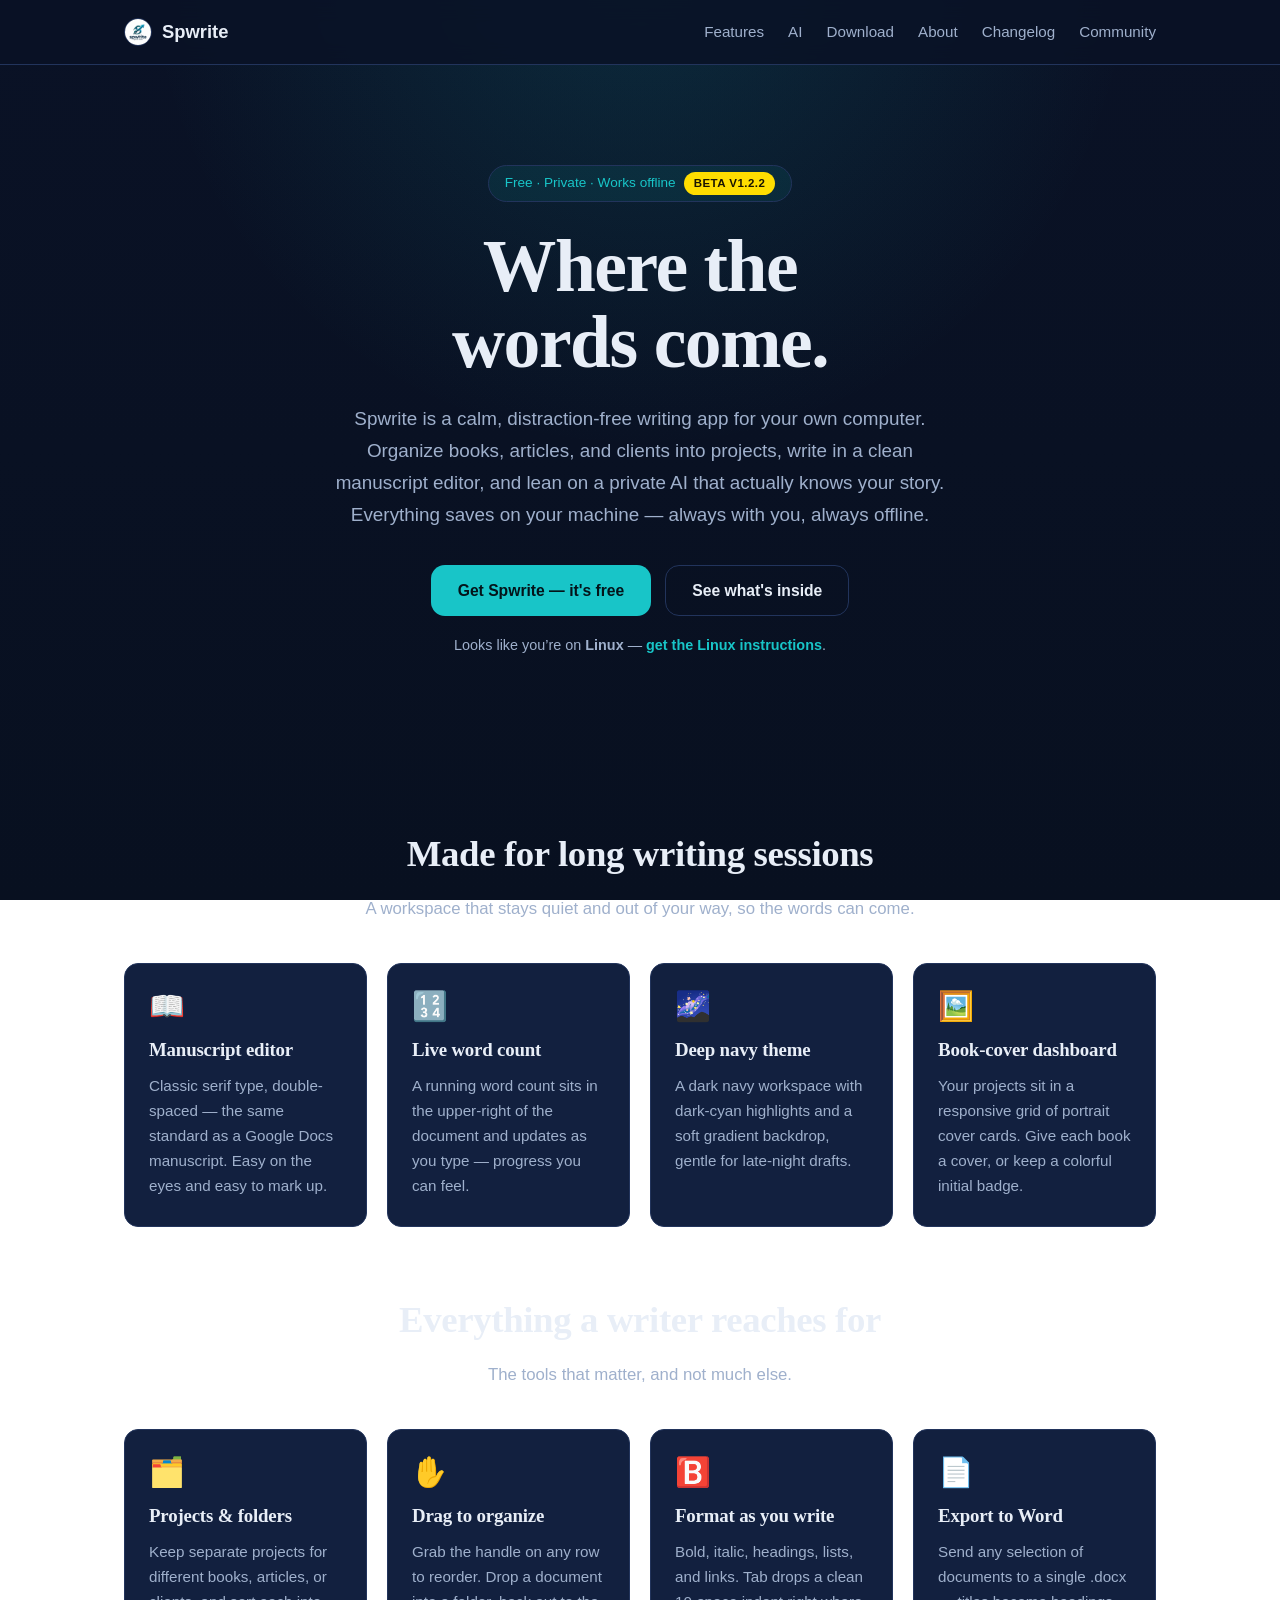
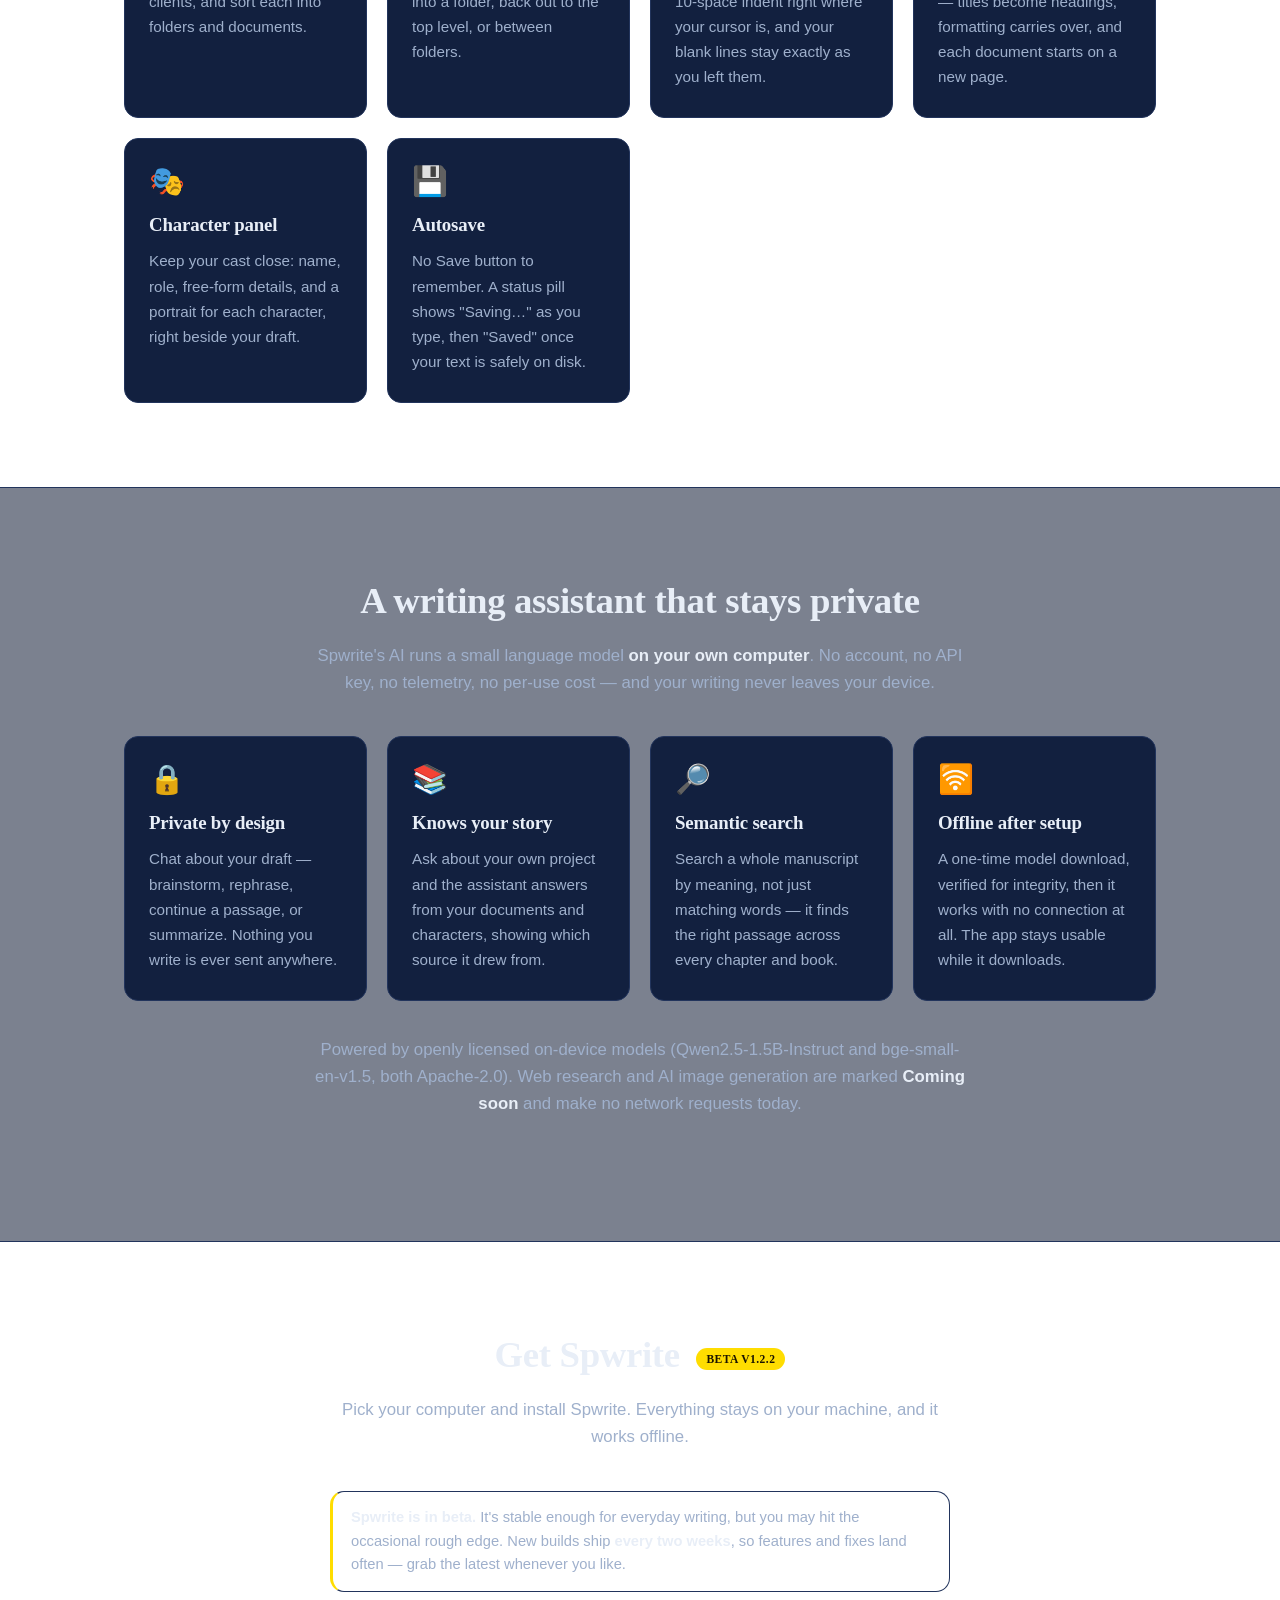
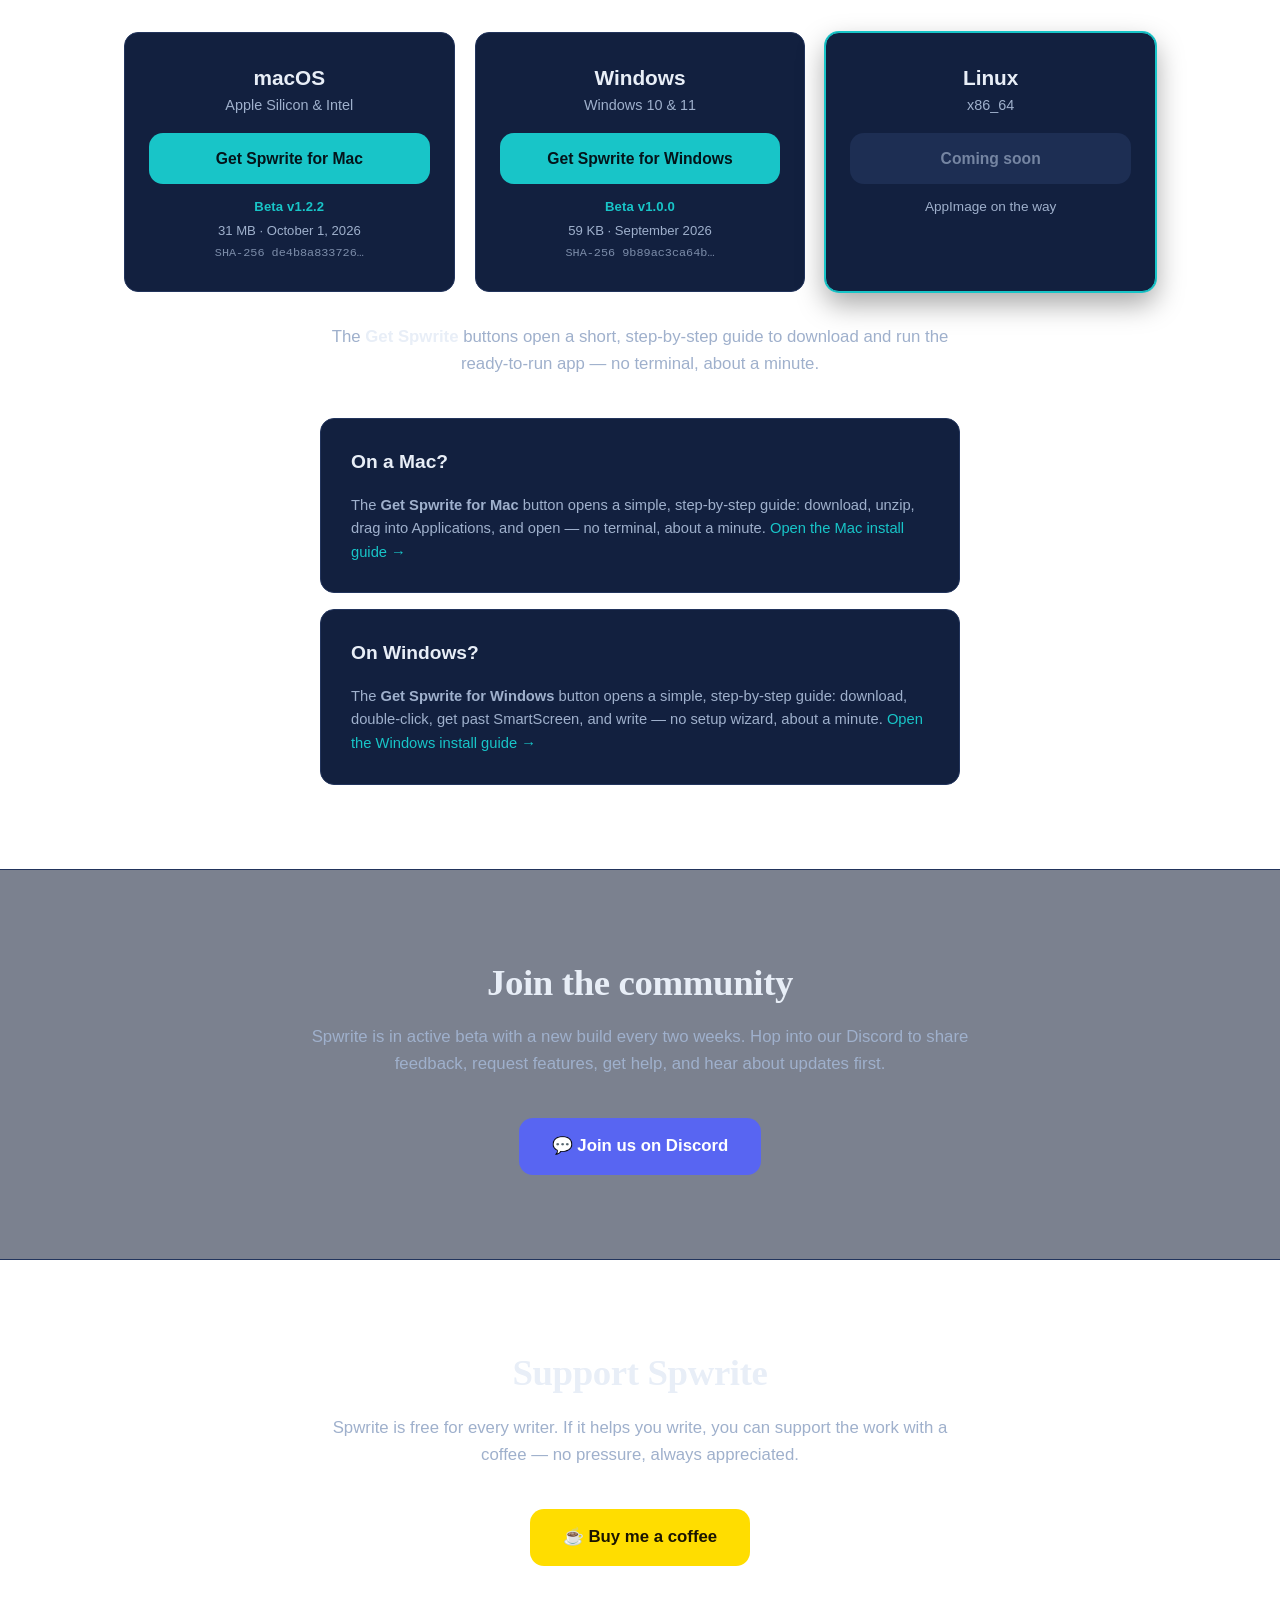
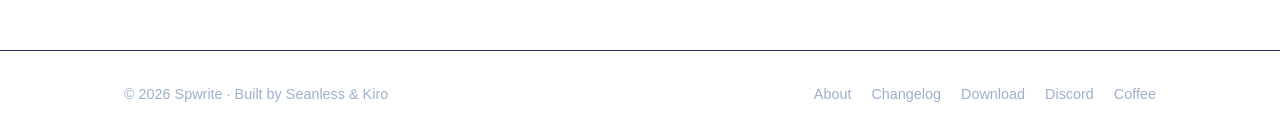
==== index.html @ 7da8264f "Update file filesystem for download" ====
<!DOCTYPE html>
<html lang="en">
<head>
  <meta charset="UTF-8" />
  <meta name="viewport" content="width=device-width, initial-scale=1.0" />
  <title>Spwrite — A calm, private writing app for your own computer</title>
  <meta name="description" content="Spwrite is a calm, distraction-free writing app for macOS, Windows, and Linux. Organize your work, write in a clean manuscript editor, and get help from a private on-device AI — everything saved on your machine and working offline." />
  <link rel="icon" href="assets/spwrite_logo.png" type="image/png" />
  <link rel="stylesheet" href="styles.css" />
</head>
<body>
  <header class="nav">
    <div class="container nav-inner">
      <a class="brand" href="#top">
        <img src="assets/spwrite_logo.png" alt="Spwrite logo" width="28" height="28" />
        <span>Spwrite</span>
      </a>
      <nav class="nav-links">
        <a href="#features">Features</a>
        <a href="#ai">AI</a>
        <a href="#download">Download</a>
        <a href="about.html">About</a>
        <a href="changelog.html">Changelog</a>
        <a href="https://discord.gg/KCWfmqGCNy" target="_blank" rel="noopener">Community</a>
      </nav>
    </div>
  </header>

  <main id="top">
    <!-- Hero -->
    <section class="hero">
      <div class="container hero-inner">
        <span class="badge">Free · Private · Works offline<span class="beta-tag" data-app-version>Beta v1.2.2</span></span>
        <h1>Where the<br />words come.</h1>
        <p class="lead">
          Spwrite is a calm, distraction-free writing app for your own computer.
          Organize books, articles, and clients into projects, write in a clean
          manuscript editor, and lean on a private AI that actually knows your
          story. Everything saves on your machine — always with you, always offline.
        </p>
        <div class="hero-actions">
          <a class="btn btn-primary" href="#download">Get Spwrite — it's free</a>
          <a class="btn btn-ghost" href="#features">See what's inside</a>
        </div>
        <p class="detected" id="detected"></p>
      </div>
    </section>

    <!-- Features -->
    <section id="features" class="section">
      <div class="container">
        <h2>Made for long writing sessions</h2>
        <p class="section-sub">A workspace that stays quiet and out of your way, so the words can come.</p>
        <div class="grid">
          <div class="card">
            <div class="icon">📖</div>
            <h3>Manuscript editor</h3>
            <p>Classic serif type, double-spaced — the same standard as a Google Docs manuscript. Easy on the eyes and easy to mark up.</p>
          </div>
          <div class="card">
            <div class="icon">🔢</div>
            <h3>Live word count</h3>
            <p>A running word count sits in the upper-right of the document and updates as you type — progress you can feel.</p>
          </div>
          <div class="card">
            <div class="icon">🌌</div>
            <h3>Deep navy theme</h3>
            <p>A dark navy workspace with dark-cyan highlights and a soft gradient backdrop, gentle for late-night drafts.</p>
          </div>
          <div class="card">
            <div class="icon">🖼️</div>
            <h3>Book-cover dashboard</h3>
            <p>Your projects sit in a responsive grid of portrait cover cards. Give each book a cover, or keep a colorful initial badge.</p>
          </div>
        </div>

        <h2 style="margin-top:64px;">Everything a writer reaches for</h2>
        <p class="section-sub">The tools that matter, and not much else.</p>
        <div class="grid">
          <div class="card">
            <div class="icon">🗂️</div>
            <h3>Projects &amp; folders</h3>
            <p>Keep separate projects for different books, articles, or clients, and sort each into folders and documents.</p>
          </div>
          <div class="card">
            <div class="icon">✋</div>
            <h3>Drag to organize</h3>
            <p>Grab the handle on any row to reorder. Drop a document into a folder, back out to the top level, or between folders.</p>
          </div>
          <div class="card">
            <div class="icon">🅱️</div>
            <h3>Format as you write</h3>
            <p>Bold, italic, headings, lists, and links. Tab drops a clean 10-space indent right where your cursor is, and your blank lines stay exactly as you left them.</p>
          </div>
          <div class="card">
            <div class="icon">📄</div>
            <h3>Export to Word</h3>
            <p>Send any selection of documents to a single .docx — titles become headings, formatting carries over, and each document starts on a new page.</p>
          </div>
          <div class="card">
            <div class="icon">🎭</div>
            <h3>Character panel</h3>
            <p>Keep your cast close: name, role, free-form details, and a portrait for each character, right beside your draft.</p>
          </div>
          <div class="card">
            <div class="icon">💾</div>
            <h3>Autosave</h3>
            <p>No Save button to remember. A status pill shows "Saving…" as you type, then "Saved" once your text is safely on disk.</p>
          </div>
        </div>
      </div>
    </section>

    <!-- On-device AI -->
    <section id="ai" class="section section-alt">
      <div class="container">
        <h2>A writing assistant that stays private</h2>
        <p class="section-sub">
          Spwrite's AI runs a small language model <strong>on your own computer</strong>.
          No account, no API key, no telemetry, no per-use cost — and your writing
          never leaves your device.
        </p>

        <div class="grid">
          <div class="card">
            <div class="icon">🔒</div>
            <h3>Private by design</h3>
            <p>Chat about your draft — brainstorm, rephrase, continue a passage, or summarize. Nothing you write is ever sent anywhere.</p>
          </div>
          <div class="card">
            <div class="icon">📚</div>
            <h3>Knows your story</h3>
            <p>Ask about your own project and the assistant answers from your documents and characters, showing which source it drew from.</p>
          </div>
          <div class="card">
            <div class="icon">🔎</div>
            <h3>Semantic search</h3>
            <p>Search a whole manuscript by meaning, not just matching words — it finds the right passage across every chapter and book.</p>
          </div>
          <div class="card">
            <div class="icon">🛜</div>
            <h3>Offline after setup</h3>
            <p>A one-time model download, verified for integrity, then it works with no connection at all. The app stays usable while it downloads.</p>
          </div>
        </div>

        <p class="section-sub" style="margin-top:36px;">
          Powered by openly licensed on-device models (Qwen2.5-1.5B-Instruct and
          bge-small-en-v1.5, both Apache-2.0). Web research and AI image generation
          are marked <strong>Coming soon</strong> and make no network requests today.
        </p>
      </div>
    </section>

    <!-- Download / Get it -->
    <section id="download" class="section">
      <div class="container">
        <h2>Get Spwrite <span class="beta-tag" data-app-version>Beta v1.2.2</span></h2>
        <p class="section-sub">
          Pick your computer and install Spwrite. Everything stays on your machine,
          and it works offline.
        </p>

        <p class="beta-note">
          <strong>Spwrite is in beta.</strong> It's stable enough for everyday writing,
          but you may hit the occasional rough edge. New builds ship
          <strong>every two weeks</strong>, so features and fixes land often — grab the
          latest whenever you like.
        </p>

        <!-- Mobile notice: shown only on phones/tablets via script.js -->
        <div class="mobile-notice" id="mobile-notice" hidden>
          <div class="mobile-notice-icon">💻</div>
          <h3>Spwrite is a desktop app</h3>
          <p>
            Spwrite runs on <strong>Mac</strong> and <strong>Windows</strong> computers,
            not phones or tablets. Open this page on your computer to download and install it.
          </p>
          <button type="button" class="btn btn-ghost" id="show-downloads-anyway">
            Show downloads anyway
          </button>
        </div>

        <div class="download-grid" id="download-grid">
          <div class="dl-card" data-os="mac" data-release="mac">
            <div class="dl-os">macOS</div>
            <p class="dl-desc">Apple Silicon &amp; Intel</p>
            <a class="btn btn-primary btn-block" href="mac.html">Get Spwrite for Mac</a>
            <div class="dl-meta"></div>
          </div>

          <div class="dl-card" data-os="windows" data-release="windows">
            <div class="dl-os">Windows</div>
            <p class="dl-desc">Windows 10 &amp; 11</p>
            <a class="btn btn-primary btn-block" href="windows.html">Get Spwrite for Windows</a>
            <div class="dl-meta"></div>
          </div>

          <div class="dl-card" data-os="linux" data-release="linux">
            <div class="dl-os">Linux</div>
            <p class="dl-desc">x86_64</p>
            <a class="btn btn-primary btn-block dl-btn" aria-disabled="true" tabindex="-1">Coming soon</a>
            <span class="dl-source">AppImage on the way</span>
          </div>
        </div>

        <p class="section-sub" style="margin-top:32px;">
          The <strong>Get Spwrite</strong> buttons open a short, step-by-step guide to
          download and run the ready-to-run app — no terminal, about a minute.
        </p>

        <!-- Open on Mac -->
        <div class="open-guide">
          <h3>On a Mac?</h3>
          <p class="tip-note" style="border:0;padding-top:0;margin-top:0;">
            The <strong>Get Spwrite for Mac</strong> button opens a simple,
            step-by-step guide: download, unzip, drag into Applications, and open —
            no terminal, about a minute. <a href="mac.html">Open the Mac install guide →</a>
          </p>
        </div>

        <!-- Open on Windows -->
        <div class="open-guide" style="margin-top:16px;">
          <h3>On Windows?</h3>
          <p class="tip-note" style="border:0;padding-top:0;margin-top:0;">
            The <strong>Get Spwrite for Windows</strong> button opens a simple,
            step-by-step guide: download, double-click, get past SmartScreen, and
            write — no setup wizard, about a minute.
            <a href="windows.html">Open the Windows install guide →</a>
          </p>
        </div>
      </div>
    </section>

    <!-- Community -->
    <section id="community" class="section section-alt">
      <div class="container support">
        <h2>Join the community</h2>
        <p class="section-sub">
          Spwrite is in active beta with a new build every two weeks. Hop into our
          Discord to share feedback, request features, get help, and hear about updates
          first.
        </p>
        <a class="btn btn-discord" href="https://discord.gg/KCWfmqGCNy" target="_blank" rel="noopener">
          💬 Join us on Discord
        </a>
      </div>
    </section>

    <!-- Support -->
    <section id="support" class="section">
      <div class="container support">
        <h2>Support Spwrite</h2>
        <p class="section-sub">
          Spwrite is free for every writer. If it helps you write, you can support
          the work with a coffee — no pressure, always appreciated.
        </p>
        <a class="btn btn-coffee" href="https://buymeacoffee.com/seanless" target="_blank" rel="noopener">
          ☕ Buy me a coffee
        </a>
      </div>
    </section>
  </main>

  <footer class="footer">
    <div class="container footer-inner">
      <span>© <span id="year"></span> Spwrite · Built by Seanless &amp; Kiro</span>
      <div class="footer-links">
        <a href="about.html">About</a>
        <a href="changelog.html">Changelog</a>
        <a href="#download">Download</a>
        <a href="https://discord.gg/KCWfmqGCNy" target="_blank" rel="noopener">Discord</a>
        <a href="https://buymeacoffee.com/seanless" target="_blank" rel="noopener">Coffee</a>
      </div>
    </div>
  </footer>

  <script src="script.js"></script>
  <script src="release.js"></script>
</body>
</html>
---- styles.css ----
:root {
  --bg: #0a1226;
  --bg-alt: #0f1a33;
  --card: #12203f;
  --border: #22345c;
  --text: #e8eef7;
  --muted: #9fb0cc;
  --accent: #18c5c8;        /* dark cyan */
  --accent-hover: #3fdadd;
  --coffee: #ffdd00;
  --radius: 14px;
  --max: 1080px;
}

* { box-sizing: border-box; margin: 0; padding: 0; }

html { scroll-behavior: smooth; }

::selection {
  background: rgba(24, 197, 200, 0.28);
  color: var(--text);
}

::-webkit-scrollbar { width: 12px; }
::-webkit-scrollbar-track { background: var(--bg); }
::-webkit-scrollbar-thumb {
  background: var(--border);
  border-radius: 8px;
  border: 3px solid var(--bg);
}
::-webkit-scrollbar-thumb:hover { background: #2d436f; }

body {
  font-family: -apple-system, BlinkMacSystemFont, "Segoe UI", Roboto, Helvetica, Arial, sans-serif;
  background:
    radial-gradient(900px circle at 50% -5%, rgba(24, 197, 200, 0.14), transparent 55%),
    linear-gradient(180deg, #0a1226 0%, #081020 100%);
  background-attachment: fixed;
  color: var(--text);
  line-height: 1.6;
  min-height: 100vh;
  -webkit-font-smoothing: antialiased;
}

.container {
  width: 100%;
  max-width: var(--max);
  margin: 0 auto;
  padding: 0 24px;
}

a { color: var(--accent); text-decoration: none; }
a:hover { color: var(--accent-hover); }

:focus-visible {
  outline: 2px solid var(--accent);
  outline-offset: 3px;
  border-radius: 4px;
}

/* Nav */
.nav {
  position: sticky;
  top: 0;
  z-index: 10;
  background: rgba(10, 18, 38, 0.85);
  backdrop-filter: blur(10px);
  border-bottom: 1px solid var(--border);
}
.nav-inner {
  display: flex;
  align-items: center;
  justify-content: space-between;
  height: 64px;
}
.brand {
  display: flex;
  align-items: center;
  gap: 10px;
  font-weight: 700;
  font-size: 1.15rem;
  color: var(--text);
}
.brand img {
  border-radius: 50%;
  object-fit: cover;
  border: 1px solid var(--border);
}
.nav-links { display: flex; gap: 24px; }
.nav-links a { color: var(--muted); font-size: 0.95rem; transition: color 0.2s ease; }
.nav-links a:hover { color: var(--text); }

/* Hero */
.hero {
  padding: 100px 0 84px;
  text-align: center;
}
.badge {
  display: inline-block;
  padding: 6px 16px;
  border: 1px solid var(--border);
  border-radius: 999px;
  font-size: 0.85rem;
  color: var(--accent);
  background: rgba(24, 197, 200, 0.08);
  margin-bottom: 26px;
}
.beta-tag {
  display: inline-block;
  margin-left: 8px;
  padding: 2px 10px;
  border-radius: 999px;
  font-size: 0.72rem;
  font-weight: 700;
  letter-spacing: 0.04em;
  text-transform: uppercase;
  color: #1a1400;
  background: var(--coffee, #ffd23f);
  vertical-align: middle;
}
.beta-note {
  max-width: 620px;
  margin: 0 auto 40px;
  padding: 14px 18px;
  border: 1px solid var(--border);
  border-left: 3px solid var(--coffee, #ffd23f);
  border-radius: var(--radius);
  color: var(--muted);
  font-size: 0.92rem;
  text-align: left;
}
.beta-note strong { color: var(--text); }
.hero h1 {
  font-family: Georgia, "Times New Roman", serif;
  font-size: clamp(2.8rem, 6vw, 4.6rem);
  line-height: 1.04;
  letter-spacing: -0.02em;
  margin-bottom: 22px;
  text-wrap: balance;
}
.lead {
  max-width: 620px;
  margin: 0 auto 34px;
  font-size: 1.18rem;
  line-height: 1.7;
  color: var(--muted);
}
.hero-actions {
  display: flex;
  gap: 14px;
  justify-content: center;
  flex-wrap: wrap;
}
.detected { margin-top: 18px; color: var(--muted); font-size: 0.9rem; }
.detected a { font-weight: 600; }

/* Buttons */
.btn {
  display: inline-flex;
  align-items: center;
  justify-content: center;
  gap: 8px;
  padding: 12px 26px;
  border-radius: var(--radius);
  font-weight: 600;
  font-size: 0.98rem;
  border: 1px solid transparent;
  transition: all 0.15s ease;
  cursor: pointer;
}
.btn-primary { background: var(--accent); color: #04141a; }
.btn-primary:hover { background: var(--accent-hover); color: #04141a; transform: translateY(-1px); }
.btn-ghost { border-color: var(--border); color: var(--text); }
.btn-ghost:hover { border-color: var(--accent); color: var(--text); }
.btn-block { width: 100%; margin-top: 8px; }
.btn[aria-disabled="true"] {
  background: var(--border);
  color: var(--muted, #8a8f98);
  cursor: not-allowed;
  pointer-events: none;
  opacity: 0.7;
}
.btn-coffee {
  background: var(--coffee);
  color: #1a1400;
  font-size: 1.05rem;
  padding: 14px 32px;
}
.btn-coffee:hover { background: #ffe94d; color: #1a1400; transform: translateY(-2px); }
.btn-discord {
  background: #5865f2;
  color: #fff;
  font-size: 1.05rem;
  padding: 14px 32px;
}
.btn-discord:hover { background: #4752e0; color: #fff; transform: translateY(-2px); }

/* Sections */
.section { padding: 84px 0; }
.section-alt {
  background: rgba(15, 26, 51, 0.55);
  border-top: 1px solid var(--border);
  border-bottom: 1px solid var(--border);
}
.section h2 {
  font-family: Georgia, "Times New Roman", serif;
  font-size: clamp(1.9rem, 3.5vw, 2.3rem);
  text-align: center;
  margin-bottom: 12px;
  letter-spacing: -0.01em;
  text-wrap: balance;
}
.section-sub {
  text-align: center;
  color: var(--muted);
  max-width: 660px;
  margin: 0 auto 40px;
  font-size: 1.05rem;
  text-wrap: pretty;
}
.section-sub strong { color: var(--text); }
.section-sub code {
  background: rgba(24, 197, 200, 0.12);
  color: var(--accent);
  padding: 2px 6px;
  border-radius: 6px;
}

/* Grid of cards */
.grid {
  display: grid;
  grid-template-columns: repeat(auto-fit, minmax(220px, 1fr));
  gap: 20px;
  margin-top: 40px;
}
.card {
  background: var(--card);
  border: 1px solid var(--border);
  border-radius: var(--radius);
  padding: 28px 24px;
  transition: border-color 0.2s ease, transform 0.2s ease, box-shadow 0.2s ease;
}
.card:hover {
  border-color: rgba(24, 197, 200, 0.5);
  transform: translateY(-3px);
  box-shadow: 0 12px 28px rgba(0, 0, 0, 0.35);
}
.card .icon { font-size: 1.8rem; margin-bottom: 14px; line-height: 1; }
.card h3 {
  font-family: Georgia, "Times New Roman", serif;
  font-size: 1.18rem;
  margin-bottom: 8px;
  letter-spacing: -0.01em;
}
.card p { color: var(--muted); font-size: 0.95rem; line-height: 1.65; }

/* Changelog */
.changelog {
  max-width: 760px;
  margin: 0 auto;
  display: flex;
  flex-direction: column;
  gap: 22px;
}
.changelog-status { text-align: center; color: var(--muted); }
.changelog-status code {
  background: rgba(24, 197, 200, 0.12);
  color: var(--accent);
  padding: 1px 6px;
  border-radius: 6px;
}
.changelog-entry {
  background: var(--card);
  border: 1px solid var(--border);
  border-radius: var(--radius);
  padding: 28px 30px;
}
.changelog-head {
  display: flex;
  align-items: center;
  flex-wrap: wrap;
  gap: 12px;
  padding-bottom: 16px;
  margin-bottom: 16px;
  border-bottom: 1px solid var(--border);
}
.changelog-version {
  font-family: Georgia, "Times New Roman", serif;
  font-size: 1.5rem;
  letter-spacing: -0.01em;
}
.changelog-date { color: var(--muted); font-size: 0.9rem; }
.changelog-pill {
  margin-left: auto;
  padding: 3px 12px;
  border-radius: 999px;
  font-size: 0.72rem;
  font-weight: 700;
  letter-spacing: 0.04em;
  text-transform: uppercase;
  color: #04141a;
  background: var(--accent);
}
.changelog-body h1,
.changelog-body h2,
.changelog-body h3 { margin: 18px 0 8px; font-size: 1.1rem; }
.changelog-body h1:first-child,
.changelog-body h2:first-child,
.changelog-body h3:first-child { margin-top: 0; }
.changelog-body p { color: var(--muted); margin-bottom: 10px; }
.changelog-body ul { list-style: none; margin: 8px 0 14px; }
.changelog-body ul ul { margin: 6px 0 6px; }
.changelog-body li {
  position: relative;
  padding-left: 22px;
  color: var(--muted);
  margin-bottom: 6px;
}
.changelog-body li::before {
  content: "";
  position: absolute;
  left: 2px;
  top: 10px;
  width: 6px;
  height: 6px;
  border-radius: 50%;
  background: var(--accent);
}
/* Sub-bullets: smaller, hollow marker */
.changelog-body ul ul li { font-size: 0.95em; }
.changelog-body ul ul li::before {
  background: transparent;
  border: 1.5px solid var(--accent);
  width: 5px;
  height: 5px;
}
.changelog-body strong { color: var(--text); }
.changelog-body code {
  font-family: "SFMono-Regular", Consolas, "Liberation Mono", Menlo, monospace;
  font-size: 0.85em;
  background: rgba(24, 197, 200, 0.12);
  color: var(--accent);
  padding: 1px 6px;
  border-radius: 6px;
}

/* Mobile download notice */
.mobile-notice {
  max-width: 540px;
  margin: 0 auto;
  background: var(--card);
  border: 1px solid var(--border);
  border-radius: var(--radius);
  padding: 36px 30px;
  text-align: center;
}
.mobile-notice-icon { font-size: 2.4rem; margin-bottom: 10px; line-height: 1; }
.mobile-notice h3 { font-size: 1.3rem; margin-bottom: 10px; }
.mobile-notice p { color: var(--muted); margin-bottom: 22px; }

/* Download */
.download-grid {
  display: grid;
  grid-template-columns: repeat(auto-fit, minmax(240px, 1fr));
  gap: 20px;
}
.dl-card {
  background: var(--card);
  border: 1px solid var(--border);
  border-radius: var(--radius);
  padding: 28px 24px;
  text-align: center;
  transition: border-color 0.2s ease, transform 0.2s ease;
}
.dl-card:hover { transform: translateY(-3px); border-color: rgba(24, 197, 200, 0.5); }
.dl-card.highlight {
  border-color: var(--accent);
  box-shadow: 0 0 0 1px var(--accent), 0 12px 28px rgba(0, 0, 0, 0.35);
}
.dl-os { font-size: 1.3rem; font-weight: 700; }
.dl-desc { color: var(--muted); font-size: 0.9rem; margin-bottom: 8px; }
.dl-source {
  display: inline-block;
  margin-top: 12px;
  font-size: 0.85rem;
  color: var(--muted);
}
.dl-source:hover { color: var(--accent); }

/* Release meta (version · size · date · checksum) */
.dl-meta {
  display: flex;
  flex-direction: column;
  gap: 3px;
  margin-top: 12px;
  font-size: 0.82rem;
  color: var(--muted);
}
.dl-meta:empty { display: none; }
.dl-meta-center { align-items: center; text-align: center; margin-top: 14px; }
.dl-ver { color: var(--accent); font-weight: 600; letter-spacing: 0.01em; }
.dl-sub { color: var(--muted); }
.dl-hash {
  font-family: "SFMono-Regular", Consolas, "Liberation Mono", Menlo, monospace;
  font-size: 0.74rem;
  color: var(--muted);
  opacity: 0.75;
  cursor: help;
}
/* Open guide */
.open-guide {
  max-width: 640px;
  margin: 40px auto 0;
  background: var(--card);
  border: 1px solid var(--border);
  border-radius: var(--radius);
  padding: 28px 30px;
}
.open-guide h3 { font-size: 1.2rem; margin-bottom: 16px; }
.open-steps {
  list-style: none;
  counter-reset: step;
  display: flex;
  flex-direction: column;
  gap: 14px;
}
.open-steps li {
  counter-increment: step;
  position: relative;
  padding-left: 44px;
  color: var(--muted);
  line-height: 1.55;
}
.open-steps li strong { color: var(--text); }
.open-steps li::before {
  content: counter(step);
  position: absolute;
  left: 0;
  top: 0;
  width: 28px;
  height: 28px;
  border-radius: 50%;
  background: rgba(24, 197, 200, 0.14);
  color: var(--accent);
  font-weight: 700;
  font-size: 0.9rem;
  display: flex;
  align-items: center;
  justify-content: center;
}
.open-steps code {
  font-family: "SFMono-Regular", Consolas, "Liberation Mono", Menlo, monospace;
  font-size: 0.85em;
  background: rgba(24, 197, 200, 0.12);
  color: var(--accent);
  padding: 1px 6px;
  border-radius: 6px;
}

/* Guide steps (big, visual) */
.guide-steps {
  display: flex;
  flex-direction: column;
  gap: 18px;
  max-width: 760px;
  margin: 44px auto 0;
}
.guide-step {
  display: flex;
  align-items: flex-start;
  gap: 22px;
  background: var(--card);
  border: 1px solid var(--border);
  border-radius: var(--radius);
  padding: 26px 28px;
  transition: border-color 0.2s ease, transform 0.2s ease;
}
.guide-step:hover { border-color: rgba(24, 197, 200, 0.5); transform: translateY(-2px); }
.guide-num {
  flex: 0 0 auto;
  width: 48px;
  height: 48px;
  border-radius: 50%;
  background: var(--accent);
  color: #04141a;
  display: flex;
  align-items: center;
  justify-content: center;
  font-weight: 700;
  font-size: 1.4rem;
}
.guide-body h3 { font-size: 1.2rem; margin-bottom: 6px; }
.guide-body p { color: var(--muted); }
.guide-body code, .open-guide code {
  font-family: "SFMono-Regular", Consolas, "Liberation Mono", Menlo, monospace;
  font-size: 0.85em;
  background: rgba(24, 197, 200, 0.12);
  color: var(--accent);
  padding: 1px 6px;
  border-radius: 6px;
}
.tip-note {
  margin-top: 16px;
  padding-top: 16px;
  border-top: 1px solid var(--border);
  color: var(--muted);
  font-size: 0.92rem;
}

/* FAQ */
.faq {
  display: grid;
  grid-template-columns: repeat(auto-fit, minmax(260px, 1fr));
  gap: 20px;
  margin-top: 44px;
}
.faq-item {
  background: var(--card);
  border: 1px solid var(--border);
  border-radius: var(--radius);
  padding: 24px 26px;
}
.faq-item h3 { font-size: 1.05rem; margin-bottom: 8px; }
.faq-item p { color: var(--muted); font-size: 0.95rem; }

/* Support */
.support { text-align: center; }

/* Footer */
.footer { border-top: 1px solid var(--border); padding: 32px 0; }
.footer-inner {
  display: flex;
  align-items: center;
  justify-content: space-between;
  color: var(--muted);
  font-size: 0.9rem;
  flex-wrap: wrap;
  gap: 12px;
}
.footer-links { display: flex; gap: 20px; }
.footer-links a { color: var(--muted); }
.footer-links a:hover { color: var(--text); }

@media (max-width: 600px) {
  .nav-links { gap: 14px; font-size: 0.9rem; }
  .hero { padding: 68px 0 56px; }
  .section { padding: 56px 0; }
}
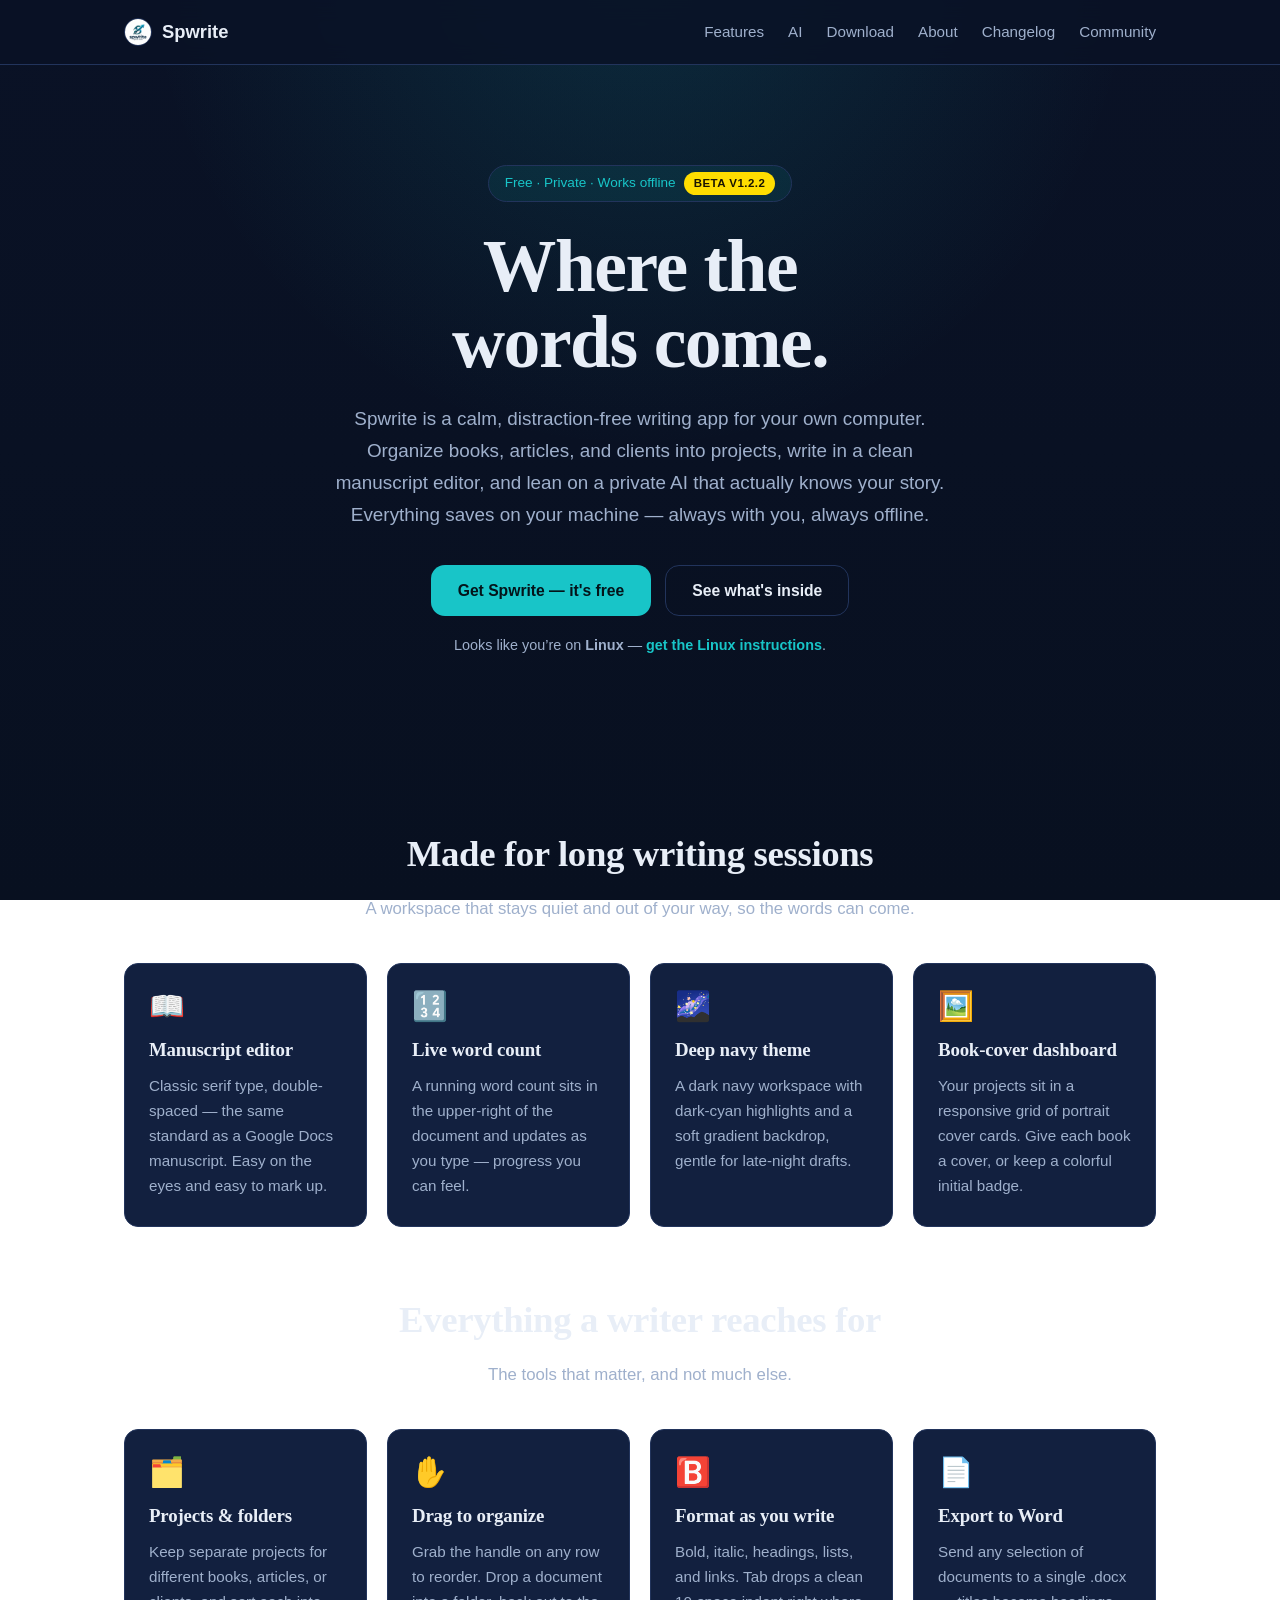
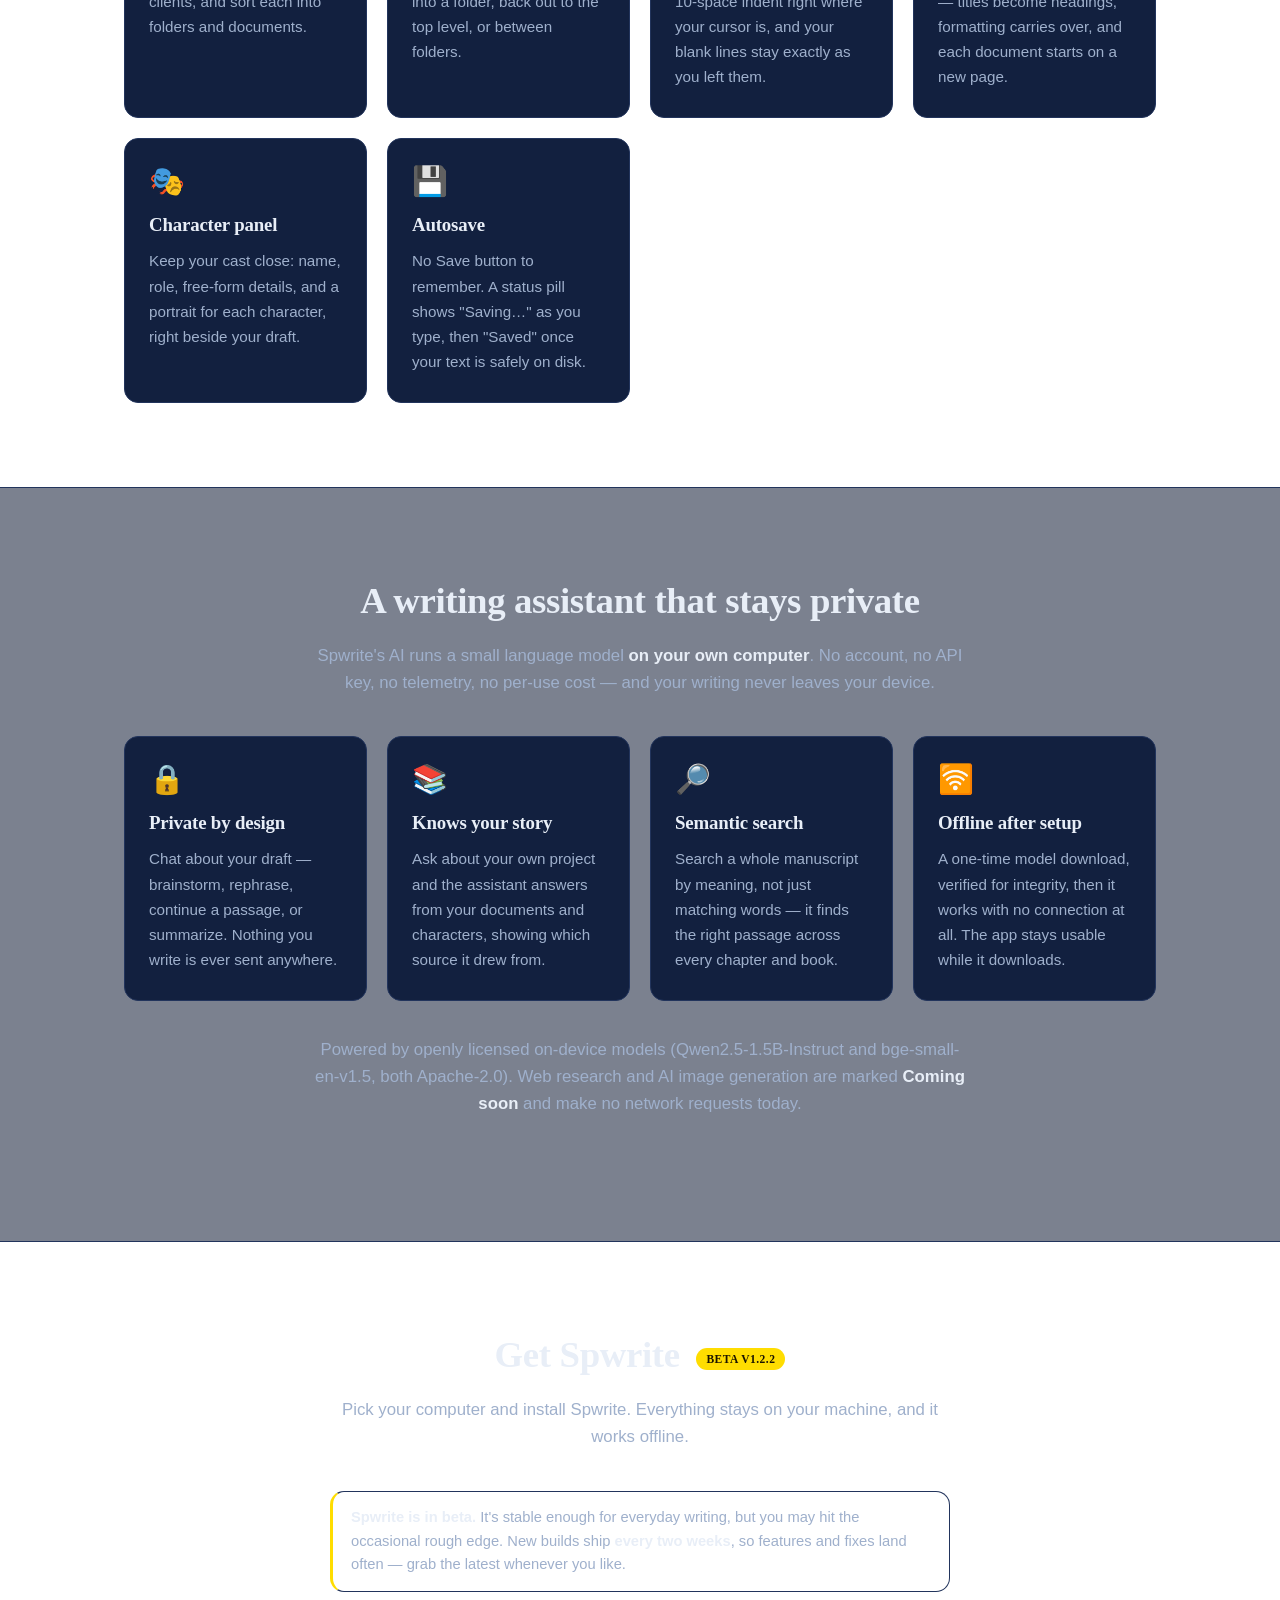
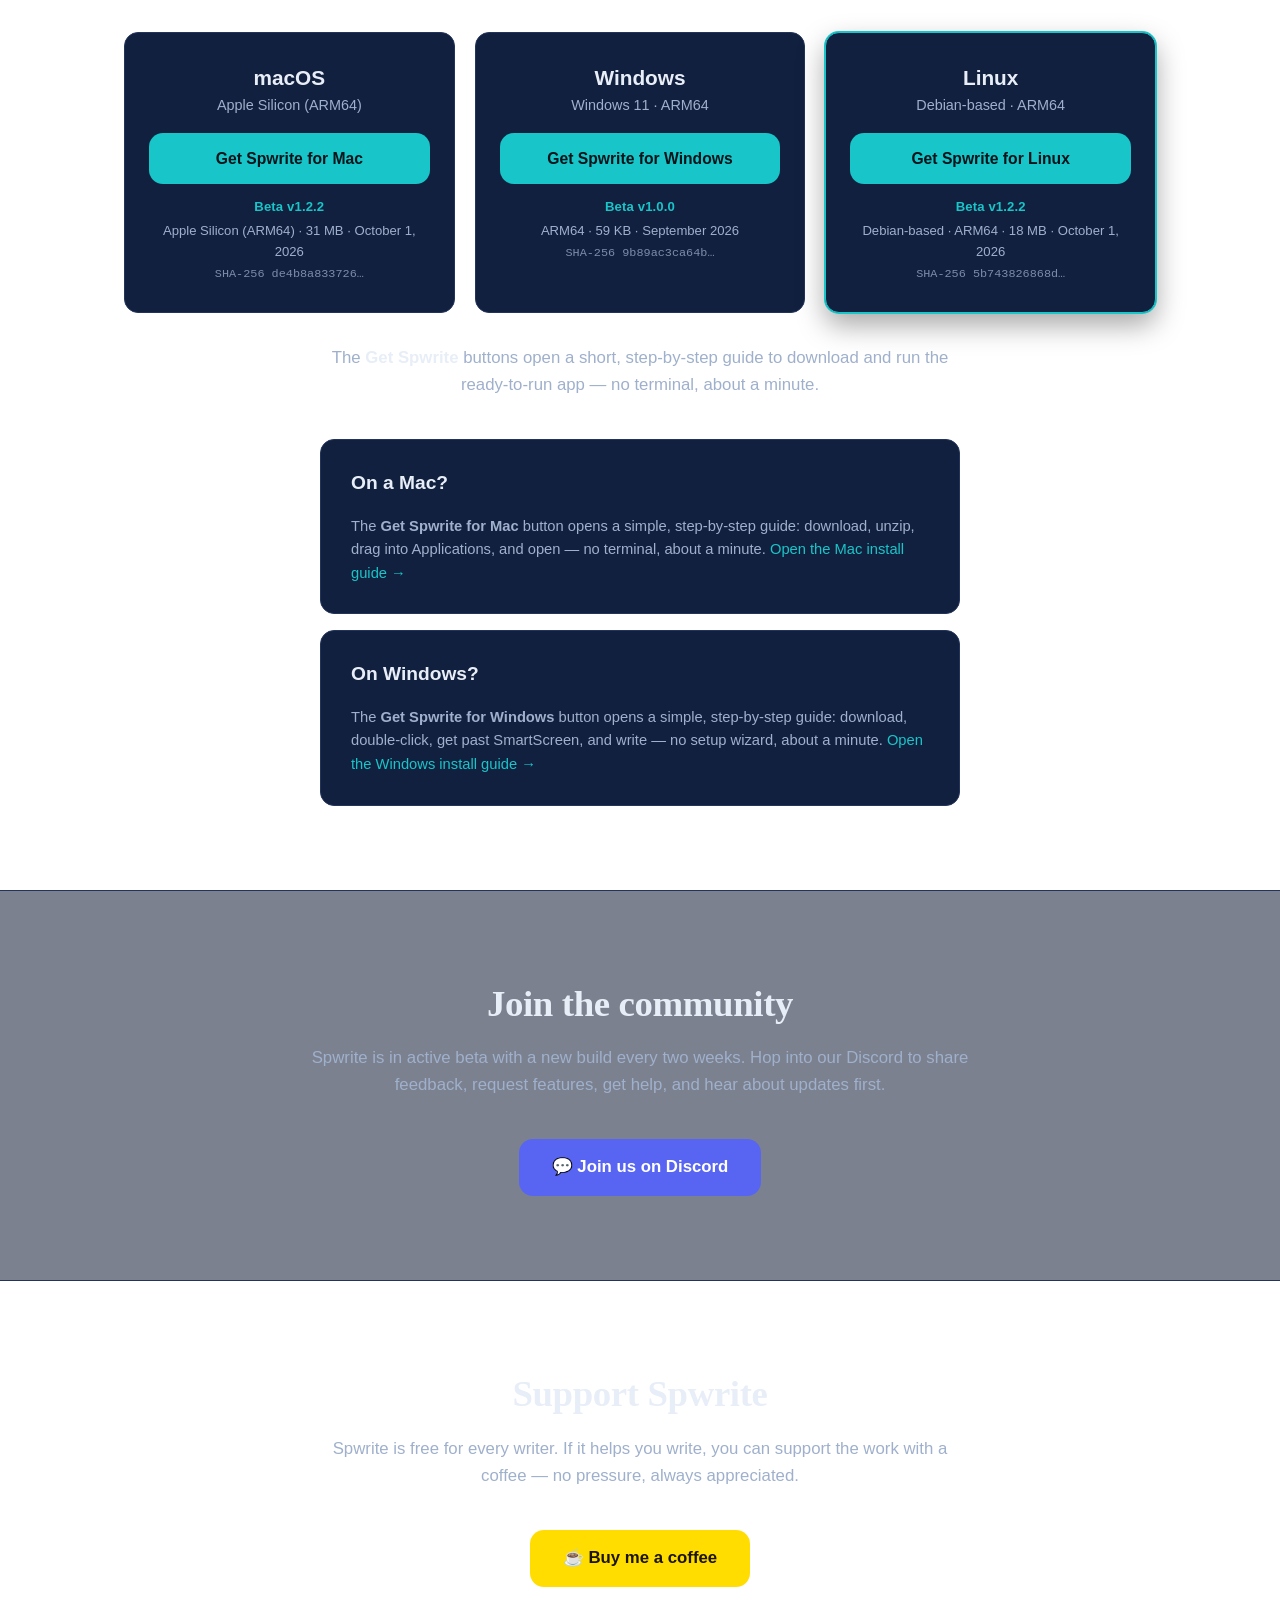
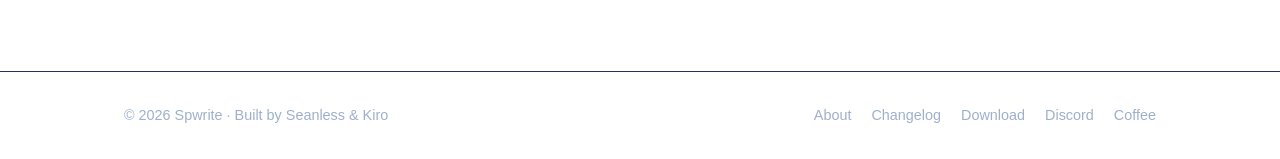
==== commit 669e6eb8: "Updated Linux build" ====
--- a/index.html
+++ b/index.html
@@ -184,23 +184,23 @@
         <div class="download-grid" id="download-grid">
           <div class="dl-card" data-os="mac" data-release="mac">
             <div class="dl-os">macOS</div>
-            <p class="dl-desc">Apple Silicon &amp; Intel</p>
+            <p class="dl-desc">Apple Silicon (ARM64)</p>
             <a class="btn btn-primary btn-block" href="mac.html">Get Spwrite for Mac</a>
             <div class="dl-meta"></div>
           </div>
 
           <div class="dl-card" data-os="windows" data-release="windows">
             <div class="dl-os">Windows</div>
-            <p class="dl-desc">Windows 10 &amp; 11</p>
+            <p class="dl-desc">Windows 11 · ARM64</p>
             <a class="btn btn-primary btn-block" href="windows.html">Get Spwrite for Windows</a>
             <div class="dl-meta"></div>
           </div>
 
           <div class="dl-card" data-os="linux" data-release="linux">
             <div class="dl-os">Linux</div>
-            <p class="dl-desc">x86_64</p>
-            <a class="btn btn-primary btn-block dl-btn" aria-disabled="true" tabindex="-1">Coming soon</a>
-            <span class="dl-source">AppImage on the way</span>
+            <p class="dl-desc">Debian-based · ARM64</p>
+            <a class="btn btn-primary btn-block" href="linux.html">Get Spwrite for Linux</a>
+            <div class="dl-meta"></div>
           </div>
         </div>
 
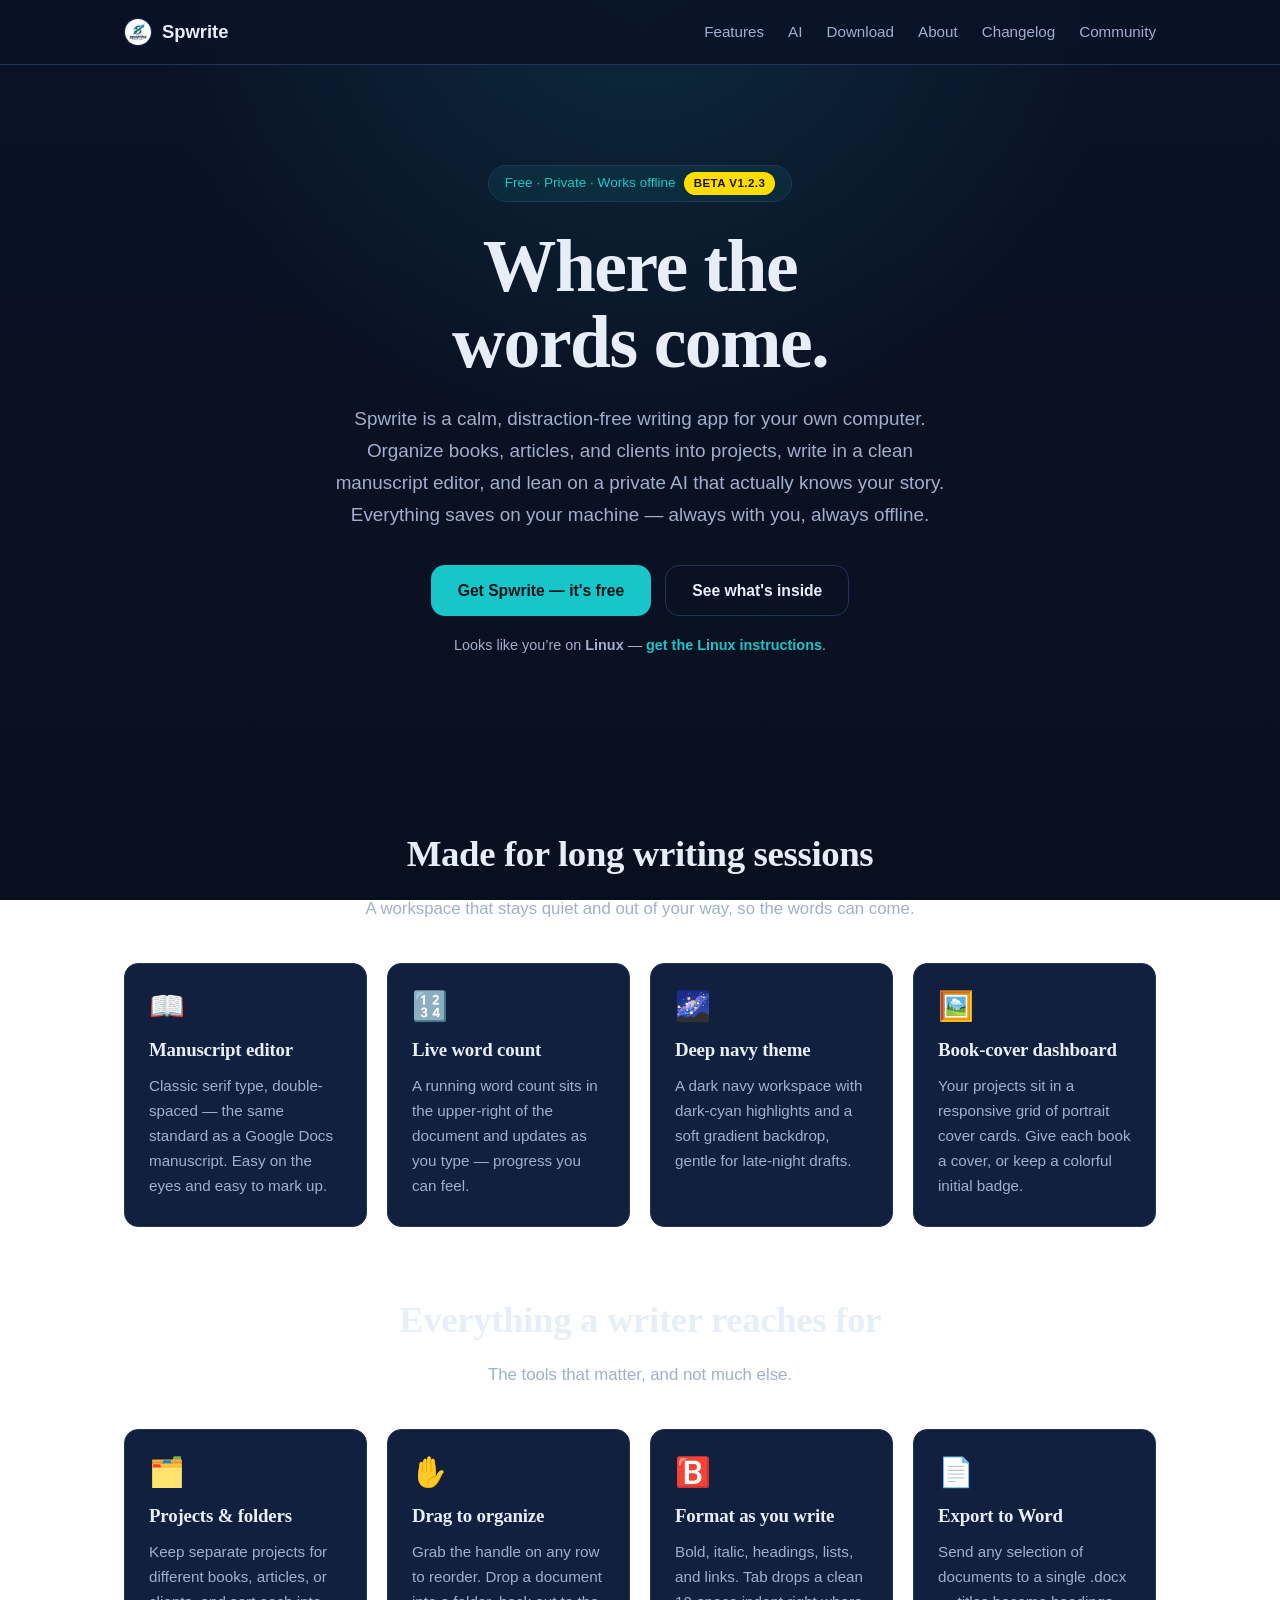
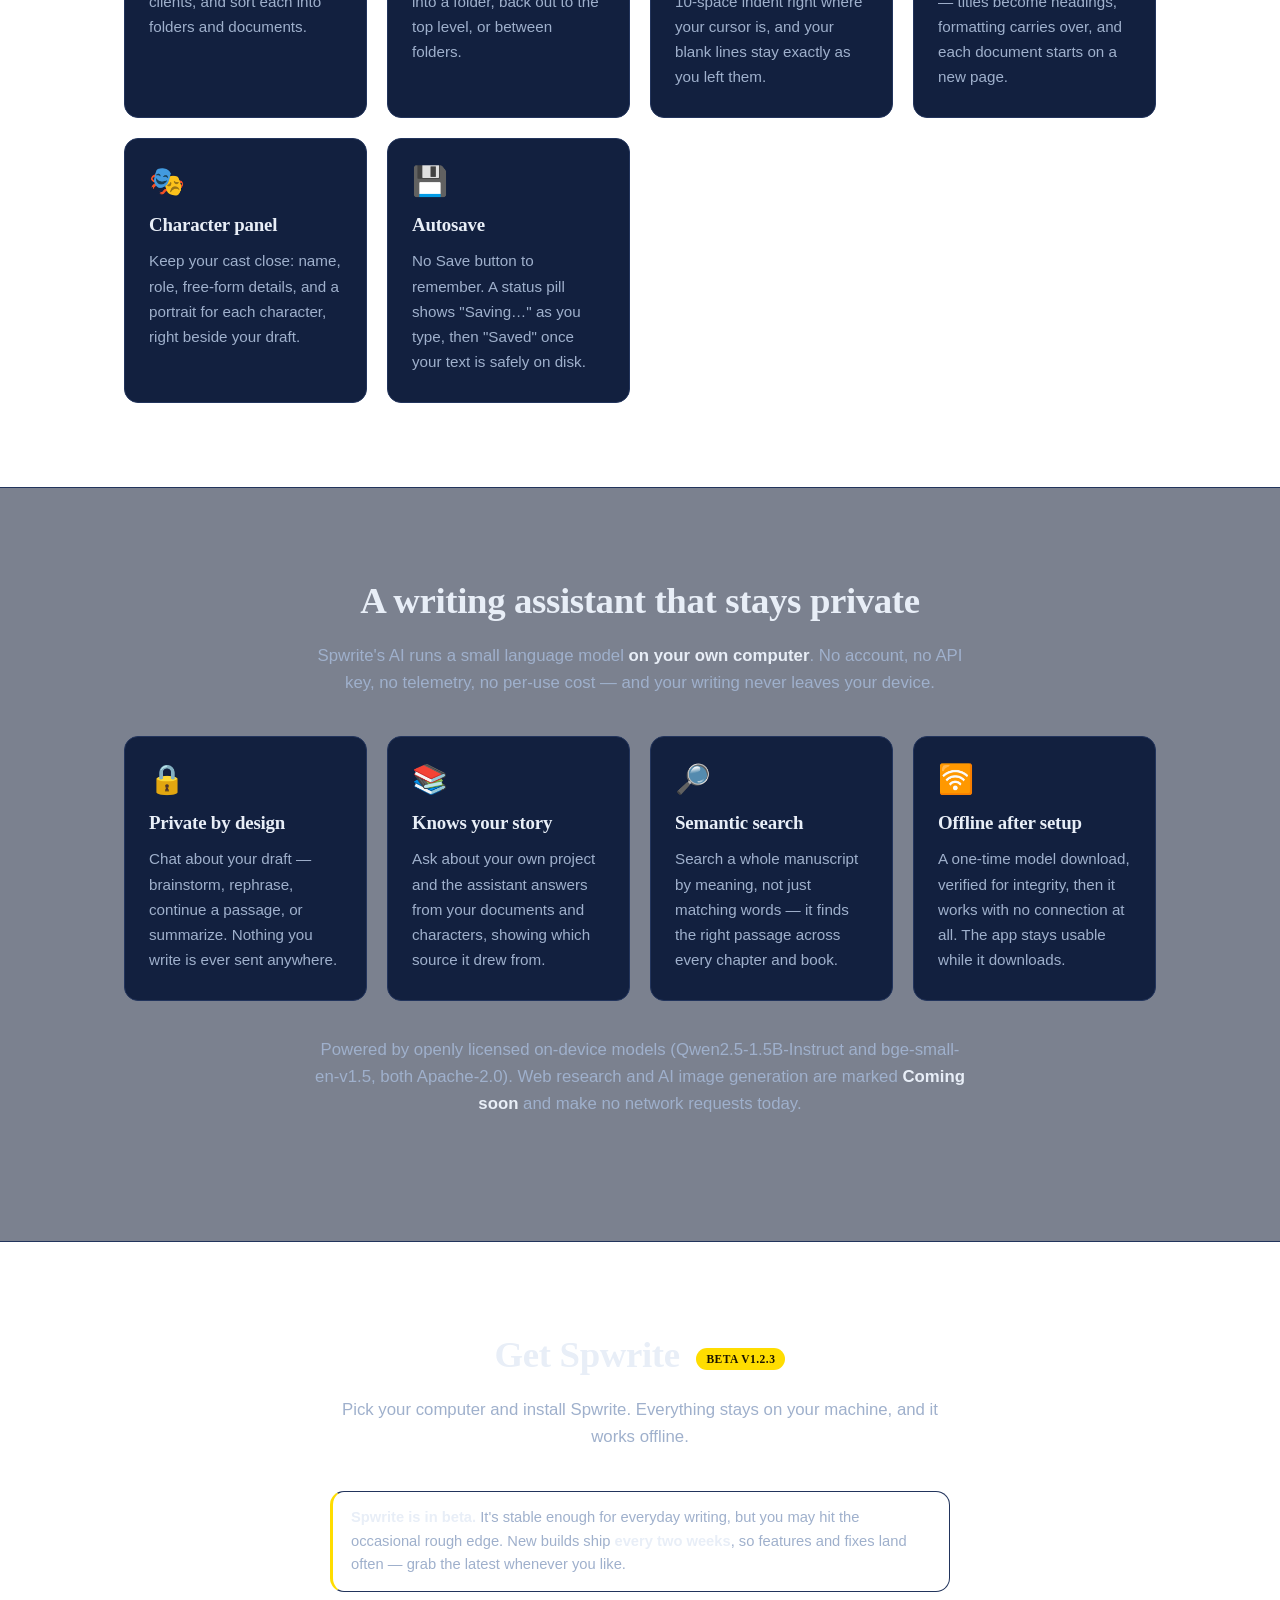
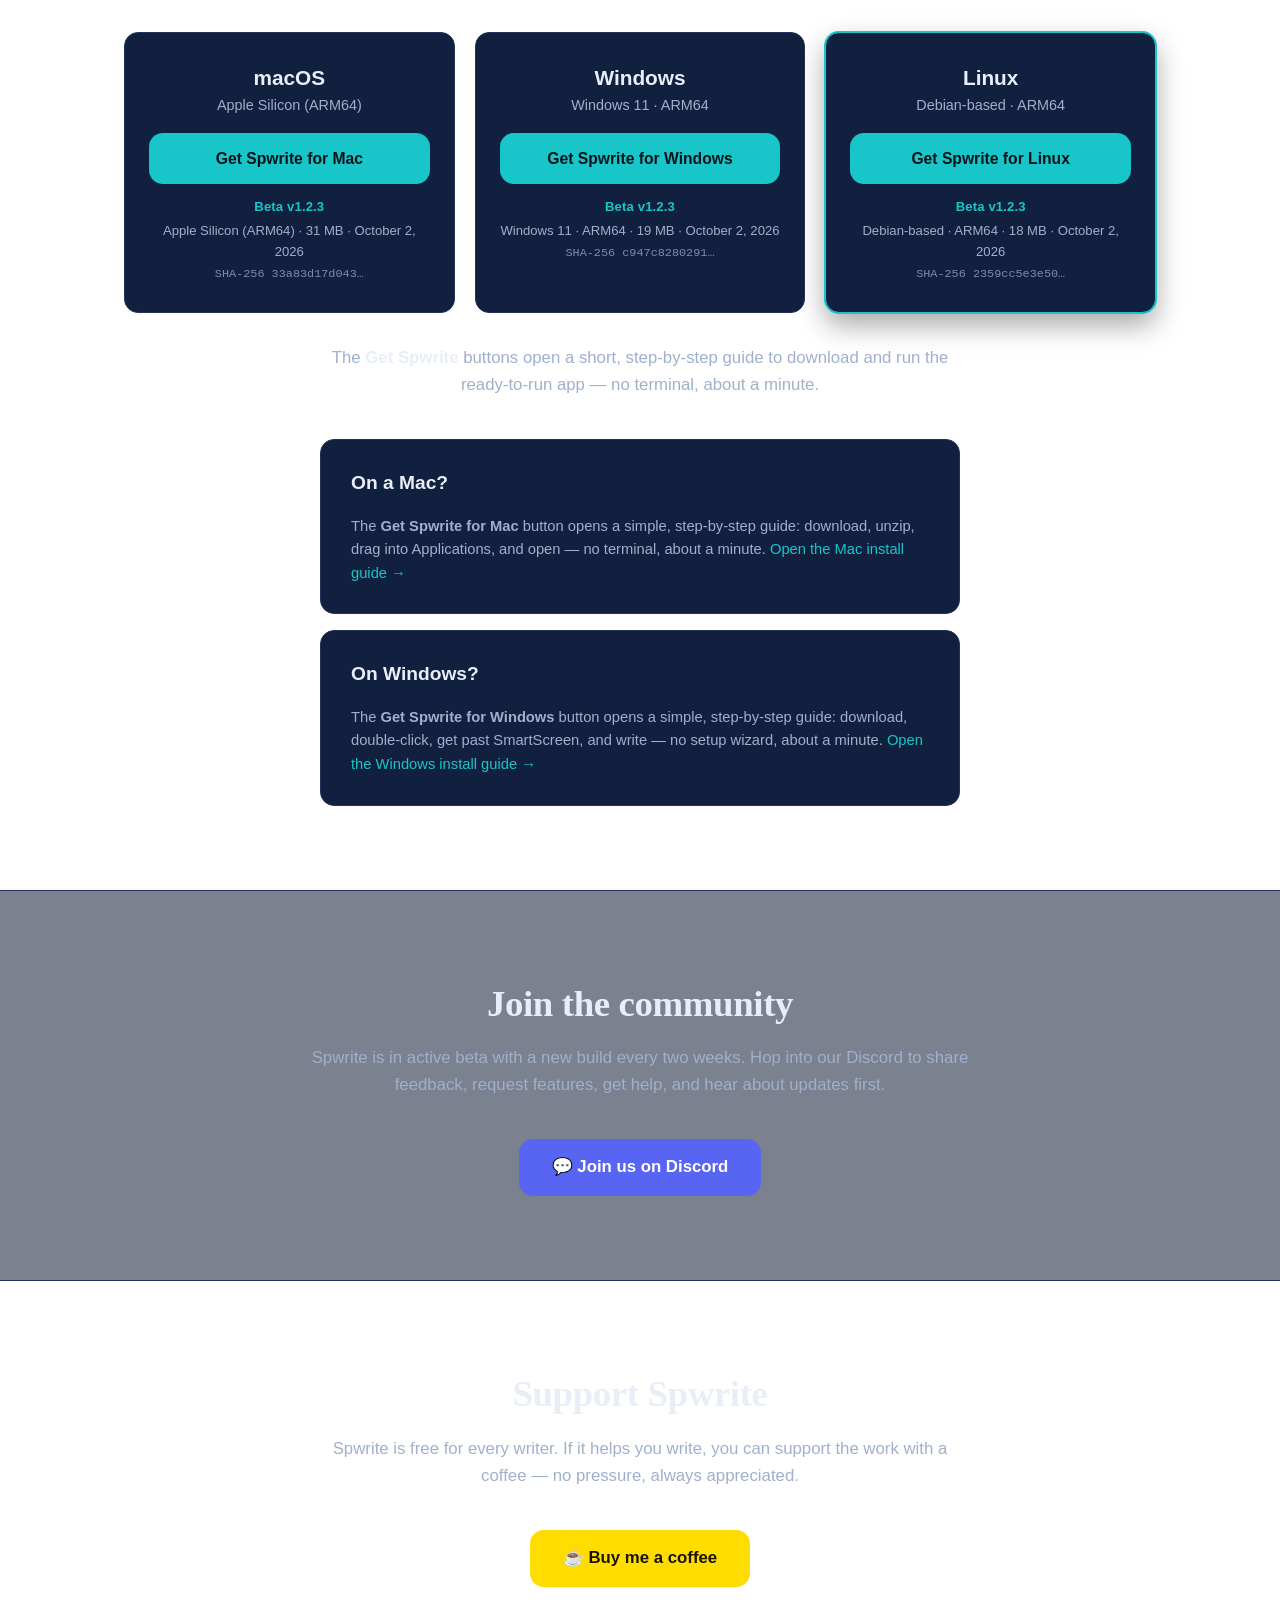
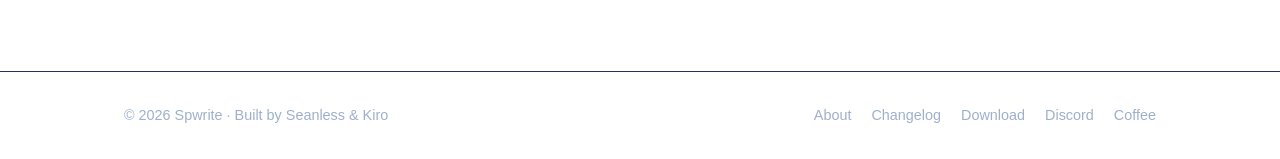
==== commit 78f7736b: "UPDATED ALL SOFTWARE DOWNLOAD TO VERSION 1.2.3" ====
--- a/index.html
+++ b/index.html
@@ -30,7 +30,7 @@
     <!-- Hero -->
     <section class="hero">
       <div class="container hero-inner">
-        <span class="badge">Free · Private · Works offline<span class="beta-tag" data-app-version>Beta v1.2.2</span></span>
+        <span class="badge">Free · Private · Works offline<span class="beta-tag" data-app-version>Beta v1.2.3</span></span>
         <h1>Where the<br />words come.</h1>
         <p class="lead">
           Spwrite is a calm, distraction-free writing app for your own computer.
@@ -155,7 +155,7 @@
     <!-- Download / Get it -->
     <section id="download" class="section">
       <div class="container">
-        <h2>Get Spwrite <span class="beta-tag" data-app-version>Beta v1.2.2</span></h2>
+        <h2>Get Spwrite <span class="beta-tag" data-app-version>Beta v1.2.3</span></h2>
         <p class="section-sub">
           Pick your computer and install Spwrite. Everything stays on your machine,
           and it works offline.
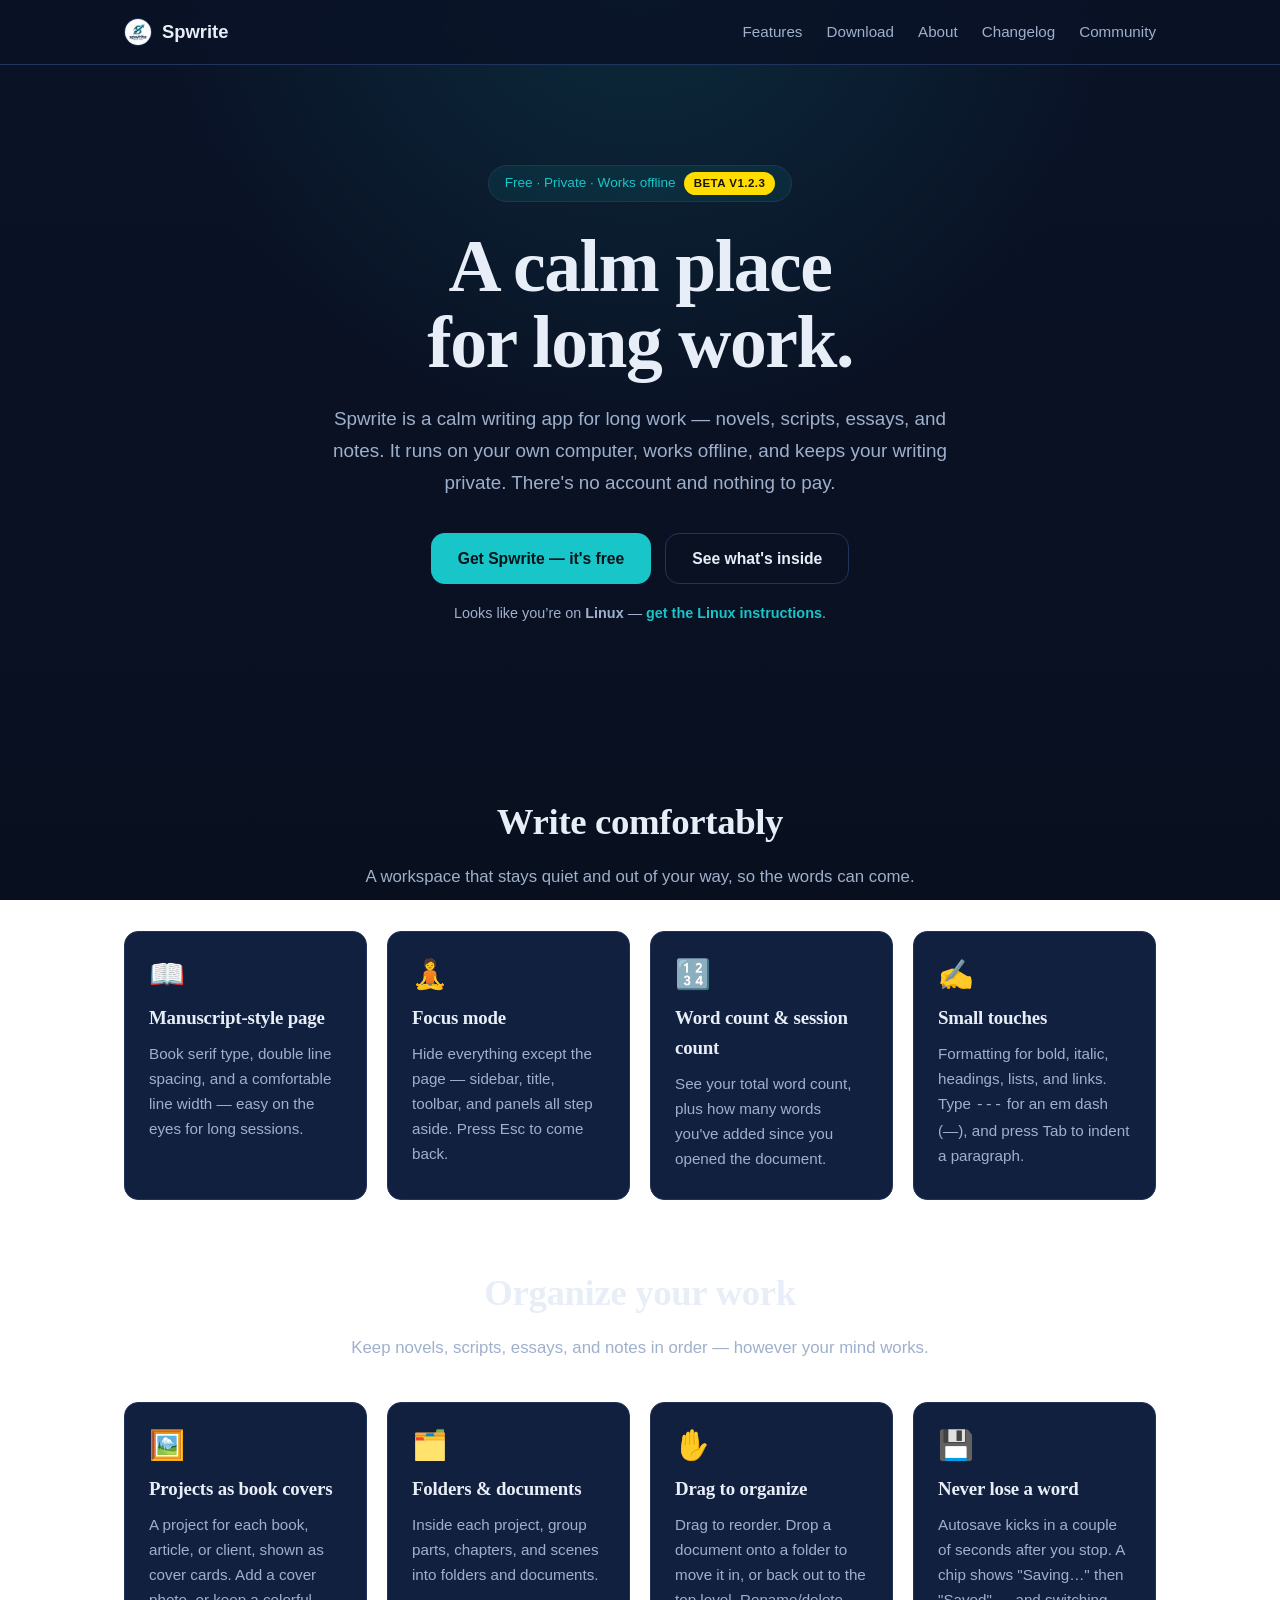
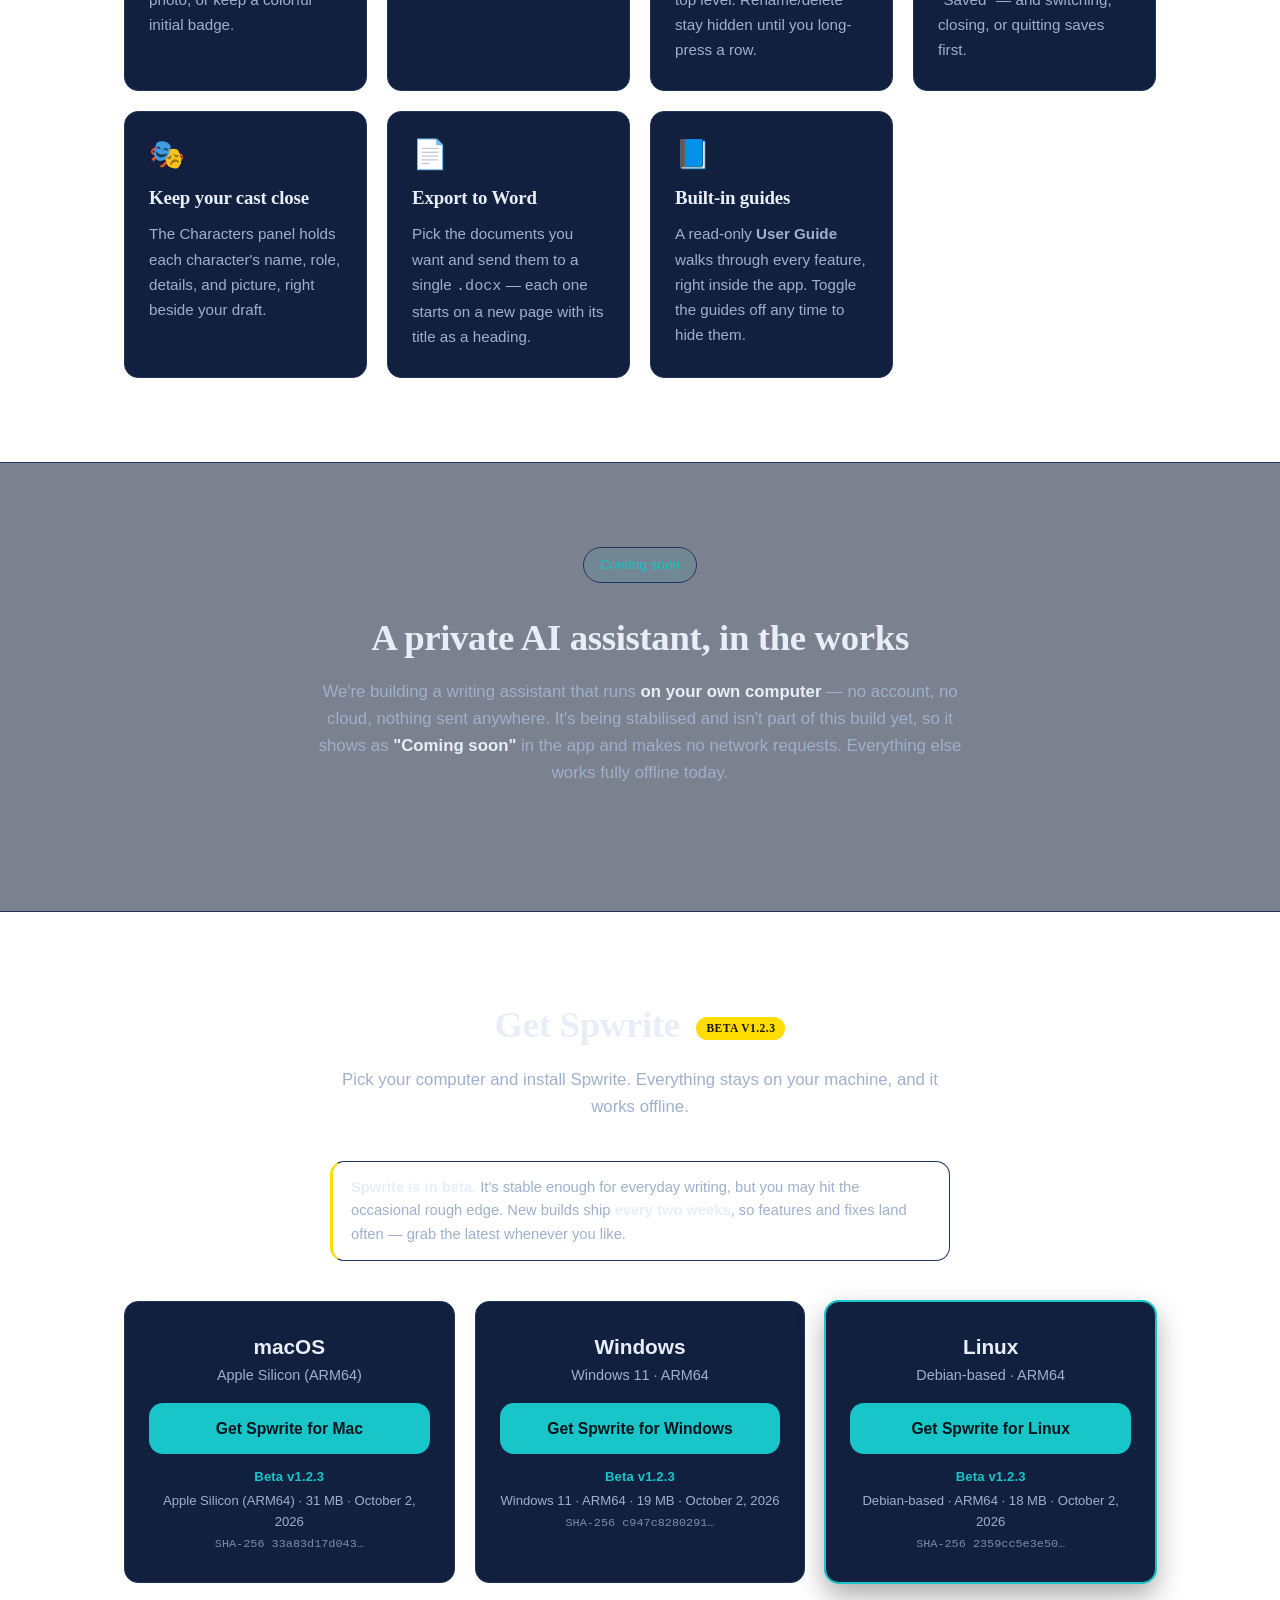
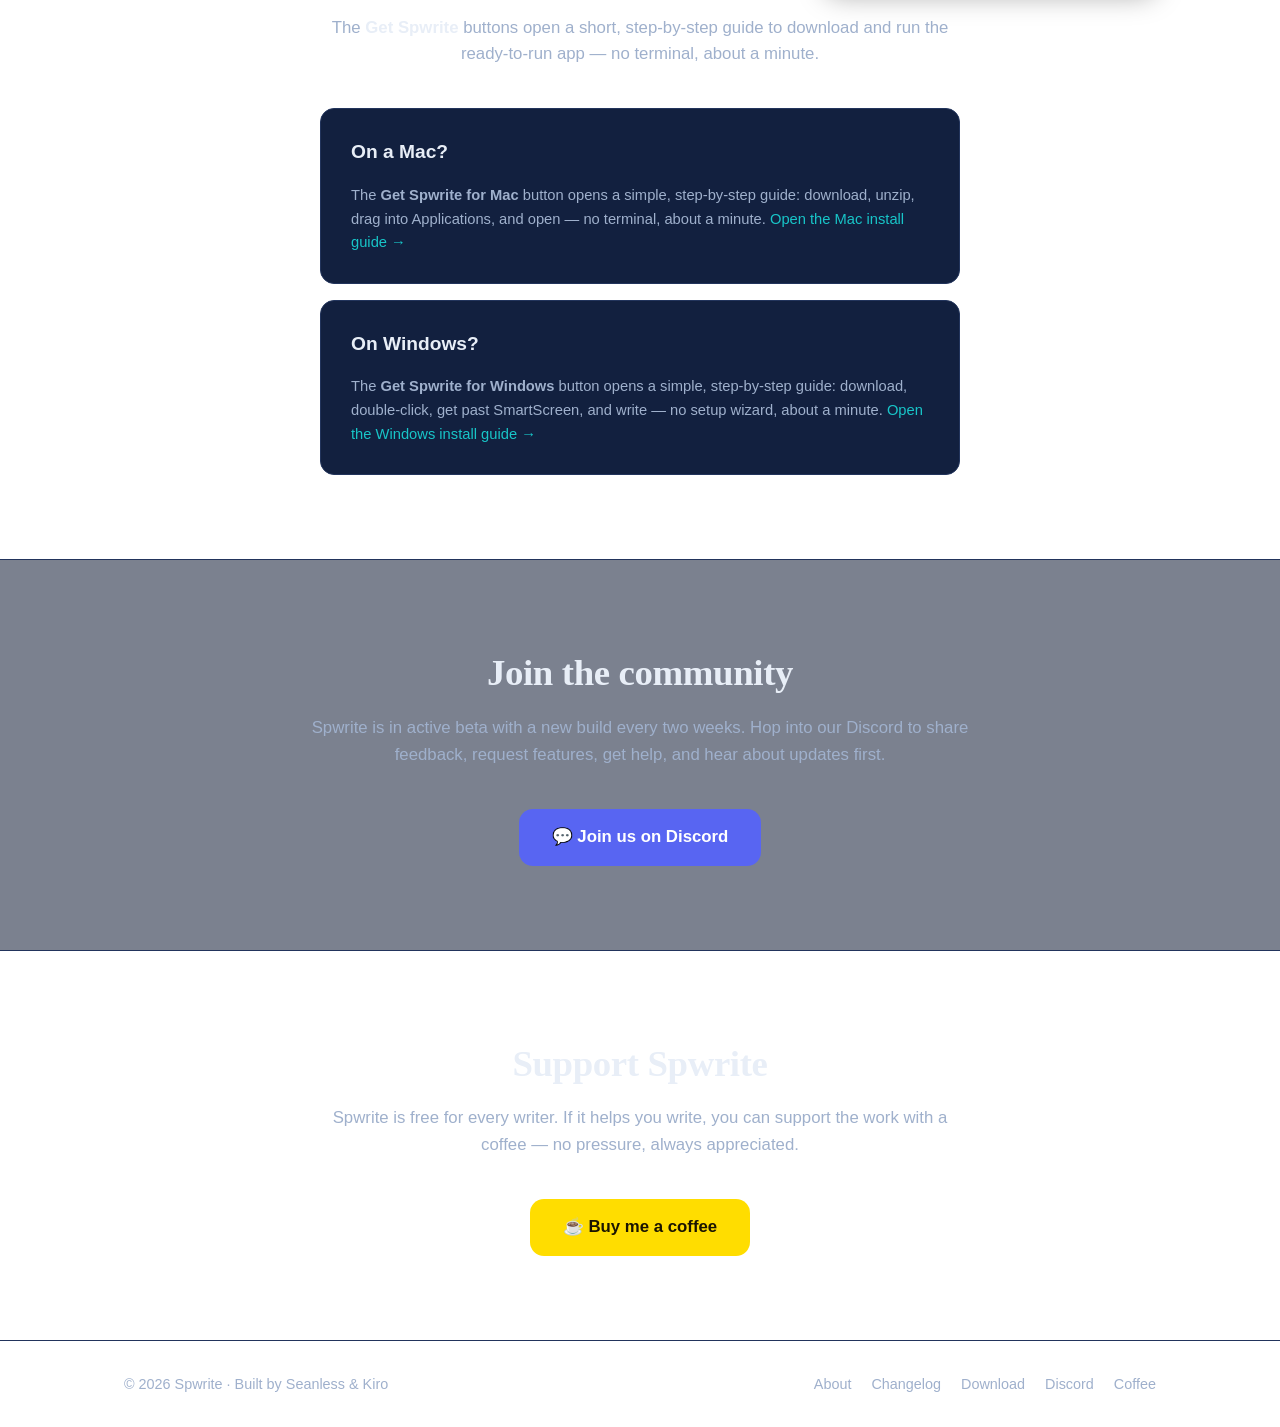
==== commit 0ef25efd: "Updating files" ====
--- a/index.html
+++ b/index.html
@@ -3,8 +3,8 @@
 <head>
   <meta charset="UTF-8" />
   <meta name="viewport" content="width=device-width, initial-scale=1.0" />
-  <title>Spwrite — A calm, private writing app for your own computer</title>
-  <meta name="description" content="Spwrite is a calm, distraction-free writing app for macOS, Windows, and Linux. Organize your work, write in a clean manuscript editor, and get help from a private on-device AI — everything saved on your machine and working offline." />
+  <title>Spwrite — A calm writing app for long work</title>
+  <meta name="description" content="Spwrite is a calm writing app for long work: novels, scripts, essays and notes. It runs on your own computer, works offline, and keeps your writing private. No account, nothing to pay. For macOS, Windows, and Linux." />
   <link rel="icon" href="assets/spwrite_logo.png" type="image/png" />
   <link rel="stylesheet" href="styles.css" />
 </head>
@@ -15,9 +15,11 @@
         <img src="assets/spwrite_logo.png" alt="Spwrite logo" width="28" height="28" />
         <span>Spwrite</span>
       </a>
-      <nav class="nav-links">
+      <button class="nav-toggle" aria-label="Menu" aria-expanded="false" aria-controls="nav-links">
+        <span></span><span></span><span></span>
+      </button>
+      <nav class="nav-links" id="nav-links">
         <a href="#features">Features</a>
-        <a href="#ai">AI</a>
         <a href="#download">Download</a>
         <a href="about.html">About</a>
         <a href="changelog.html">Changelog</a>
@@ -31,12 +33,11 @@
     <section class="hero">
       <div class="container hero-inner">
         <span class="badge">Free · Private · Works offline<span class="beta-tag" data-app-version>Beta v1.2.3</span></span>
-        <h1>Where the<br />words come.</h1>
+        <h1>A calm place<br />for long work.</h1>
         <p class="lead">
-          Spwrite is a calm, distraction-free writing app for your own computer.
-          Organize books, articles, and clients into projects, write in a clean
-          manuscript editor, and lean on a private AI that actually knows your
-          story. Everything saves on your machine — always with you, always offline.
+          Spwrite is a calm writing app for long work — novels, scripts, essays,
+          and notes. It runs on your own computer, works offline, and keeps your
+          writing private. There's no account and nothing to pay.
         </p>
         <div class="hero-actions">
           <a class="btn btn-primary" href="#download">Get Spwrite — it's free</a>
@@ -49,105 +50,83 @@
     <!-- Features -->
     <section id="features" class="section">
       <div class="container">
-        <h2>Made for long writing sessions</h2>
+        <h2>Write comfortably</h2>
         <p class="section-sub">A workspace that stays quiet and out of your way, so the words can come.</p>
         <div class="grid">
           <div class="card">
             <div class="icon">📖</div>
-            <h3>Manuscript editor</h3>
-            <p>Classic serif type, double-spaced — the same standard as a Google Docs manuscript. Easy on the eyes and easy to mark up.</p>
+            <h3>Manuscript-style page</h3>
+            <p>Book serif type, double line spacing, and a comfortable line width — easy on the eyes for long sessions.</p>
+          </div>
+          <div class="card">
+            <div class="icon">🧘</div>
+            <h3>Focus mode</h3>
+            <p>Hide everything except the page — sidebar, title, toolbar, and panels all step aside. Press Esc to come back.</p>
           </div>
           <div class="card">
             <div class="icon">🔢</div>
-            <h3>Live word count</h3>
-            <p>A running word count sits in the upper-right of the document and updates as you type — progress you can feel.</p>
-          </div>
-          <div class="card">
-            <div class="icon">🌌</div>
-            <h3>Deep navy theme</h3>
-            <p>A dark navy workspace with dark-cyan highlights and a soft gradient backdrop, gentle for late-night drafts.</p>
-          </div>
+            <h3>Word count &amp; session count</h3>
+            <p>See your total word count, plus how many words you've added since you opened the document.</p>
+          </div>
+          <div class="card">
+            <div class="icon">✍️</div>
+            <h3>Small touches</h3>
+            <p>Formatting for bold, italic, headings, lists, and links. Type <code>---</code> for an em dash (—), and press Tab to indent a paragraph.</p>
+          </div>
+        </div>
+
+        <h2 style="margin-top:64px;">Organize your work</h2>
+        <p class="section-sub">Keep novels, scripts, essays, and notes in order — however your mind works.</p>
+        <div class="grid">
           <div class="card">
             <div class="icon">🖼️</div>
-            <h3>Book-cover dashboard</h3>
-            <p>Your projects sit in a responsive grid of portrait cover cards. Give each book a cover, or keep a colorful initial badge.</p>
-          </div>
-        </div>
-
-        <h2 style="margin-top:64px;">Everything a writer reaches for</h2>
-        <p class="section-sub">The tools that matter, and not much else.</p>
-        <div class="grid">
+            <h3>Projects as book covers</h3>
+            <p>A project for each book, article, or client, shown as cover cards. Add a cover photo, or keep a colorful initial badge.</p>
+          </div>
           <div class="card">
             <div class="icon">🗂️</div>
-            <h3>Projects &amp; folders</h3>
-            <p>Keep separate projects for different books, articles, or clients, and sort each into folders and documents.</p>
+            <h3>Folders &amp; documents</h3>
+            <p>Inside each project, group parts, chapters, and scenes into folders and documents.</p>
           </div>
           <div class="card">
             <div class="icon">✋</div>
             <h3>Drag to organize</h3>
-            <p>Grab the handle on any row to reorder. Drop a document into a folder, back out to the top level, or between folders.</p>
-          </div>
-          <div class="card">
-            <div class="icon">🅱️</div>
-            <h3>Format as you write</h3>
-            <p>Bold, italic, headings, lists, and links. Tab drops a clean 10-space indent right where your cursor is, and your blank lines stay exactly as you left them.</p>
+            <p>Drag to reorder. Drop a document onto a folder to move it in, or back out to the top level. Rename/delete stay hidden until you long-press a row.</p>
+          </div>
+          <div class="card">
+            <div class="icon">💾</div>
+            <h3>Never lose a word</h3>
+            <p>Autosave kicks in a couple of seconds after you stop. A chip shows "Saving…" then "Saved" — and switching, closing, or quitting saves first.</p>
+          </div>
+          <div class="card">
+            <div class="icon">🎭</div>
+            <h3>Keep your cast close</h3>
+            <p>The Characters panel holds each character's name, role, details, and picture, right beside your draft.</p>
           </div>
           <div class="card">
             <div class="icon">📄</div>
             <h3>Export to Word</h3>
-            <p>Send any selection of documents to a single .docx — titles become headings, formatting carries over, and each document starts on a new page.</p>
-          </div>
-          <div class="card">
-            <div class="icon">🎭</div>
-            <h3>Character panel</h3>
-            <p>Keep your cast close: name, role, free-form details, and a portrait for each character, right beside your draft.</p>
-          </div>
-          <div class="card">
-            <div class="icon">💾</div>
-            <h3>Autosave</h3>
-            <p>No Save button to remember. A status pill shows "Saving…" as you type, then "Saved" once your text is safely on disk.</p>
-          </div>
-        </div>
-      </div>
-    </section>
-
-    <!-- On-device AI -->
+            <p>Pick the documents you want and send them to a single <code>.docx</code> — each one starts on a new page with its title as a heading.</p>
+          </div>
+          <div class="card">
+            <div class="icon">📘</div>
+            <h3>Built-in guides</h3>
+            <p>A read-only <strong>User Guide</strong> walks through every feature, right inside the app. Toggle the guides off any time to hide them.</p>
+          </div>
+        </div>
+      </div>
+    </section>
+
+    <!-- AI assistant — coming soon -->
     <section id="ai" class="section section-alt">
-      <div class="container">
-        <h2>A writing assistant that stays private</h2>
-        <p class="section-sub">
-          Spwrite's AI runs a small language model <strong>on your own computer</strong>.
-          No account, no API key, no telemetry, no per-use cost — and your writing
-          never leaves your device.
-        </p>
-
-        <div class="grid">
-          <div class="card">
-            <div class="icon">🔒</div>
-            <h3>Private by design</h3>
-            <p>Chat about your draft — brainstorm, rephrase, continue a passage, or summarize. Nothing you write is ever sent anywhere.</p>
-          </div>
-          <div class="card">
-            <div class="icon">📚</div>
-            <h3>Knows your story</h3>
-            <p>Ask about your own project and the assistant answers from your documents and characters, showing which source it drew from.</p>
-          </div>
-          <div class="card">
-            <div class="icon">🔎</div>
-            <h3>Semantic search</h3>
-            <p>Search a whole manuscript by meaning, not just matching words — it finds the right passage across every chapter and book.</p>
-          </div>
-          <div class="card">
-            <div class="icon">🛜</div>
-            <h3>Offline after setup</h3>
-            <p>A one-time model download, verified for integrity, then it works with no connection at all. The app stays usable while it downloads.</p>
-          </div>
-        </div>
-
-        <p class="section-sub" style="margin-top:36px;">
-          Powered by openly licensed on-device models (Qwen2.5-1.5B-Instruct and
-          bge-small-en-v1.5, both Apache-2.0). Web research and AI image generation
-          are marked <strong>Coming soon</strong> and make no network requests today.
+      <div class="container support">
+        <span class="badge">Coming soon</span>
+        <h2>A private AI assistant, in the works</h2>
+        <p class="section-sub">
+          We're building a writing assistant that runs <strong>on your own computer</strong> —
+          no account, no cloud, nothing sent anywhere. It's being stabilised and isn't
+          part of this build yet, so it shows as <strong>"Coming soon"</strong> in the app
+          and makes no network requests. Everything else works fully offline today.
         </p>
       </div>
     </section>
@@ -277,5 +256,7 @@
 
   <script src="script.js"></script>
   <script src="release.js"></script>
+  <script data-goatcounter="https://seanless.goatcounter.com/count"
+          async src="//gc.zgo.at/count.js"></script>
 </body>
 </html>
--- a/styles.css
+++ b/styles.css
@@ -86,9 +86,35 @@
   object-fit: cover;
   border: 1px solid var(--border);
 }
-.nav-links { display: flex; gap: 24px; }
+.nav-links { display: flex; gap: 24px; align-items: center; }
 .nav-links a { color: var(--muted); font-size: 0.95rem; transition: color 0.2s ease; }
 .nav-links a:hover { color: var(--text); }
+
+/* Hamburger toggle — hidden on desktop, shown on mobile */
+.nav-toggle {
+  display: none;
+  flex-direction: column;
+  justify-content: center;
+  gap: 5px;
+  width: 44px;
+  height: 44px;
+  padding: 10px;
+  background: transparent;
+  border: 1px solid var(--border);
+  border-radius: 10px;
+  cursor: pointer;
+}
+.nav-toggle span {
+  display: block;
+  height: 2px;
+  width: 100%;
+  background: var(--text);
+  border-radius: 2px;
+  transition: transform 0.25s ease, opacity 0.2s ease;
+}
+.nav-toggle[aria-expanded="true"] span:nth-child(1) { transform: translateY(7px) rotate(45deg); }
+.nav-toggle[aria-expanded="true"] span:nth-child(2) { opacity: 0; }
+.nav-toggle[aria-expanded="true"] span:nth-child(3) { transform: translateY(-7px) rotate(-45deg); }
 
 /* Hero */
 .hero {
@@ -541,8 +567,50 @@
 .footer-links a { color: var(--muted); }
 .footer-links a:hover { color: var(--text); }
 
+@media (max-width: 760px) {
+  .nav-toggle { display: flex; }
+  .nav-inner { position: relative; }
+
+  /* Links collapse into a dropdown panel below the bar */
+  .nav-links {
+    position: absolute;
+    top: calc(100% + 1px);
+    left: 0;
+    right: 0;
+    flex-direction: column;
+    align-items: stretch;
+    gap: 0;
+    padding: 8px;
+    background: rgba(10, 18, 38, 0.98);
+    backdrop-filter: blur(10px);
+    border: 1px solid var(--border);
+    border-top: none;
+    border-radius: 0 0 var(--radius) var(--radius);
+    box-shadow: 0 16px 32px rgba(0, 0, 0, 0.45);
+    transform-origin: top;
+    transform: scaleY(0);
+    opacity: 0;
+    pointer-events: none;
+    transition: transform 0.2s ease, opacity 0.2s ease;
+  }
+  .nav-links.open {
+    transform: scaleY(1);
+    opacity: 1;
+    pointer-events: auto;
+  }
+  .nav-links a {
+    padding: 14px 16px;
+    font-size: 1rem;
+    border-radius: 10px;
+  }
+  .nav-links a:hover,
+  .nav-links a:focus-visible {
+    background: rgba(24, 197, 200, 0.1);
+    color: var(--text);
+  }
+}
+
 @media (max-width: 600px) {
-  .nav-links { gap: 14px; font-size: 0.9rem; }
   .hero { padding: 68px 0 56px; }
   .section { padding: 56px 0; }
 }
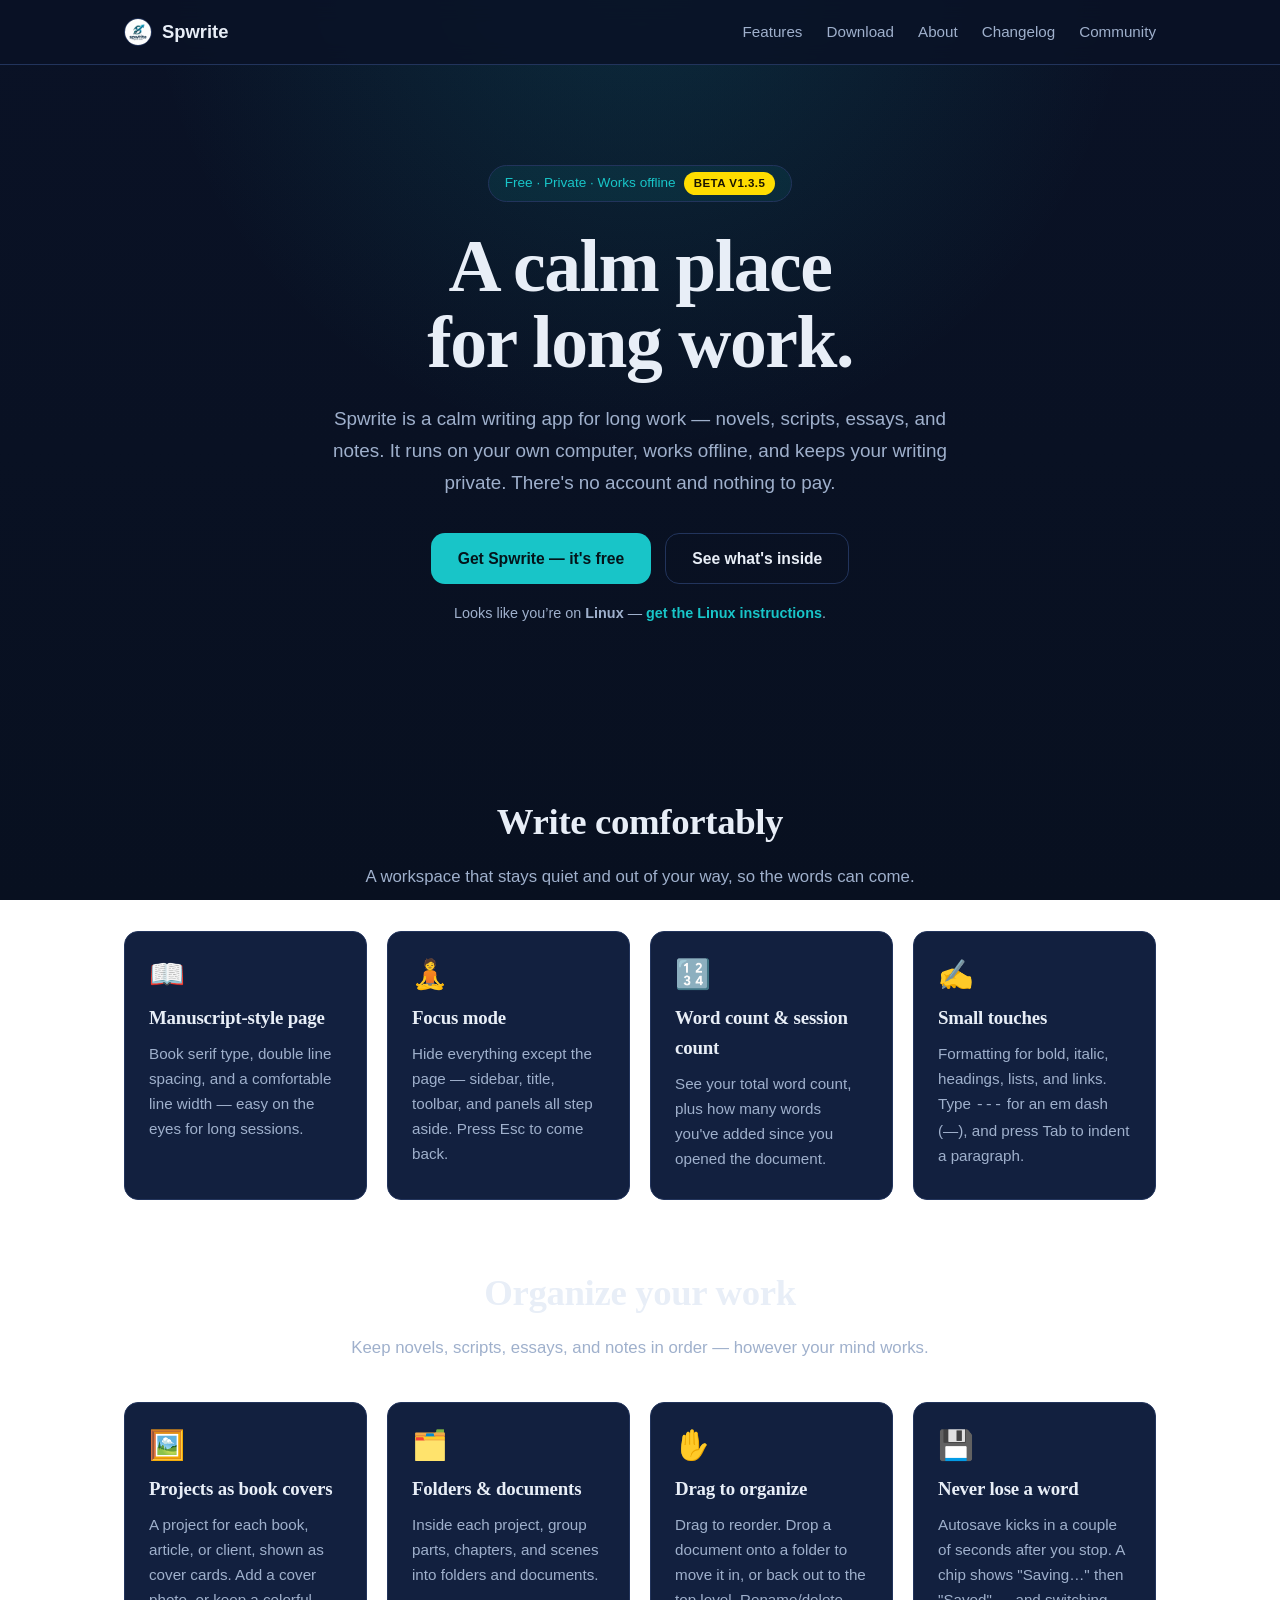
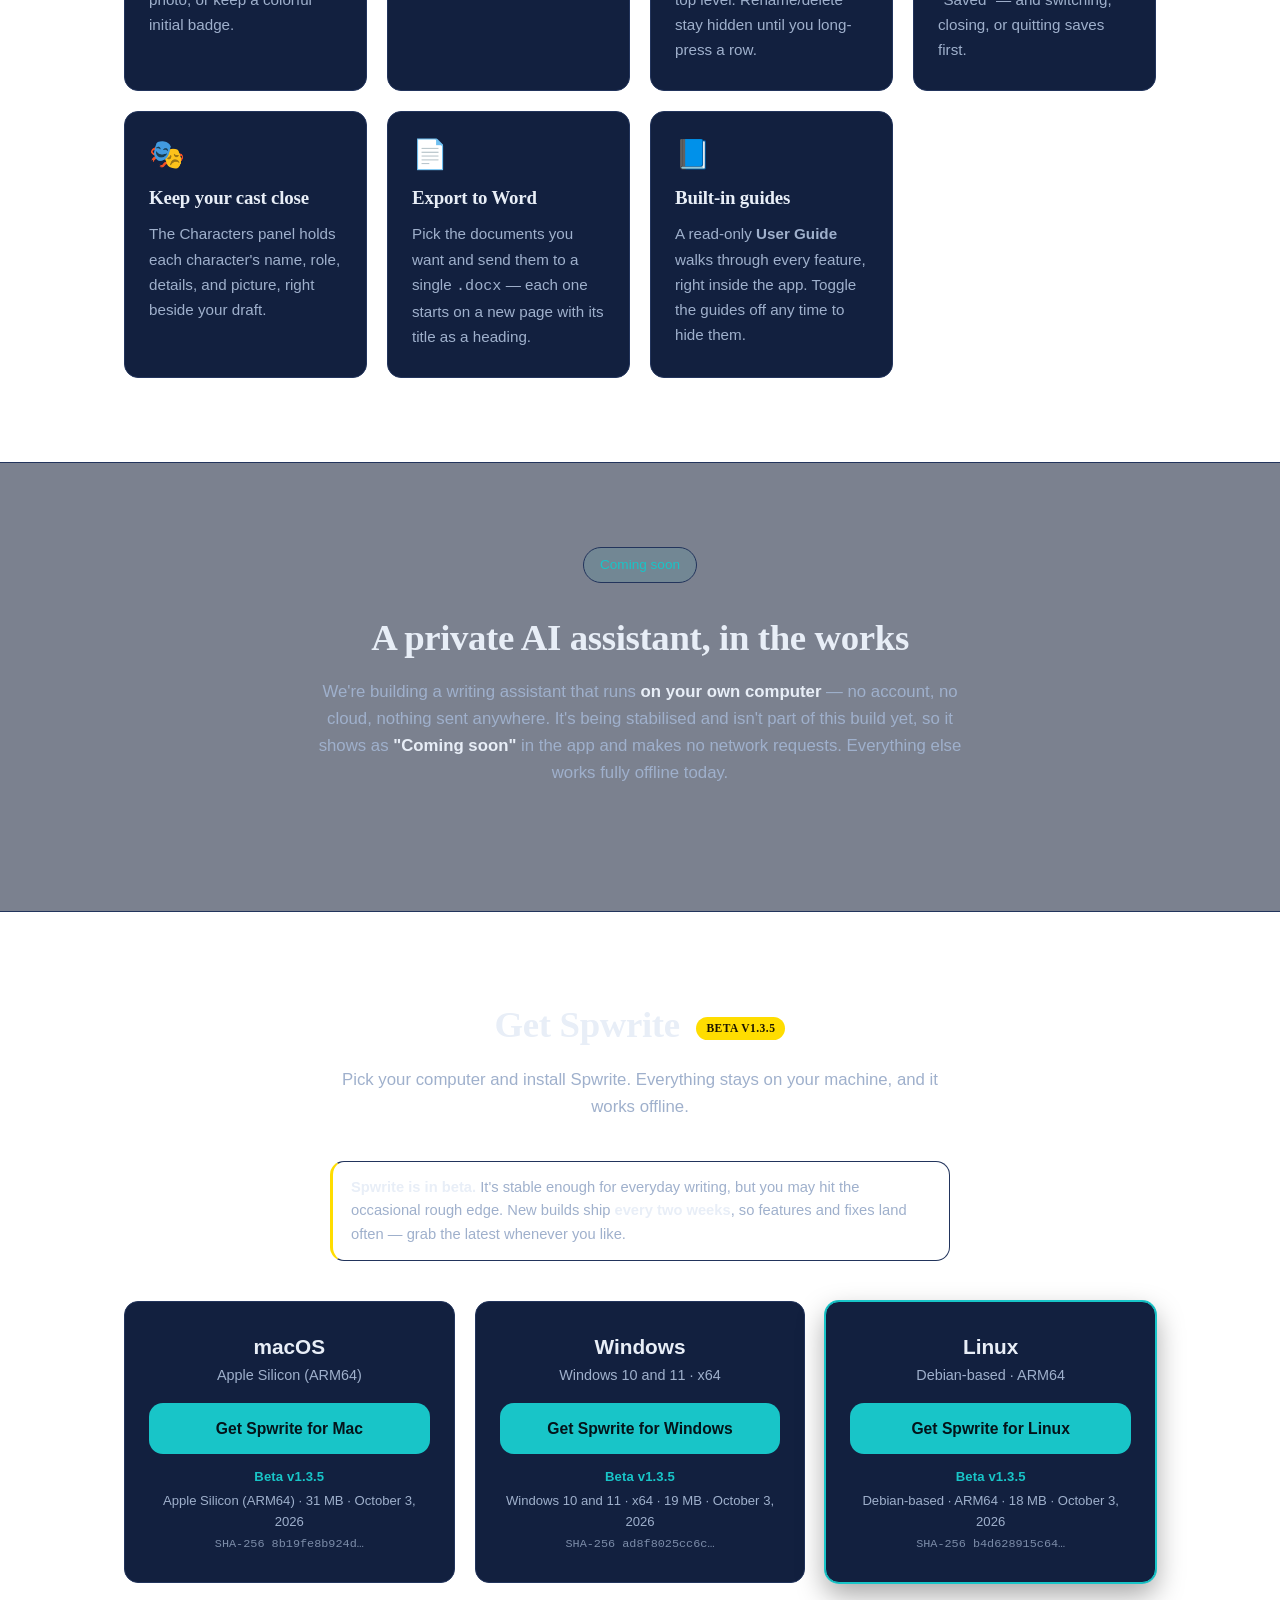
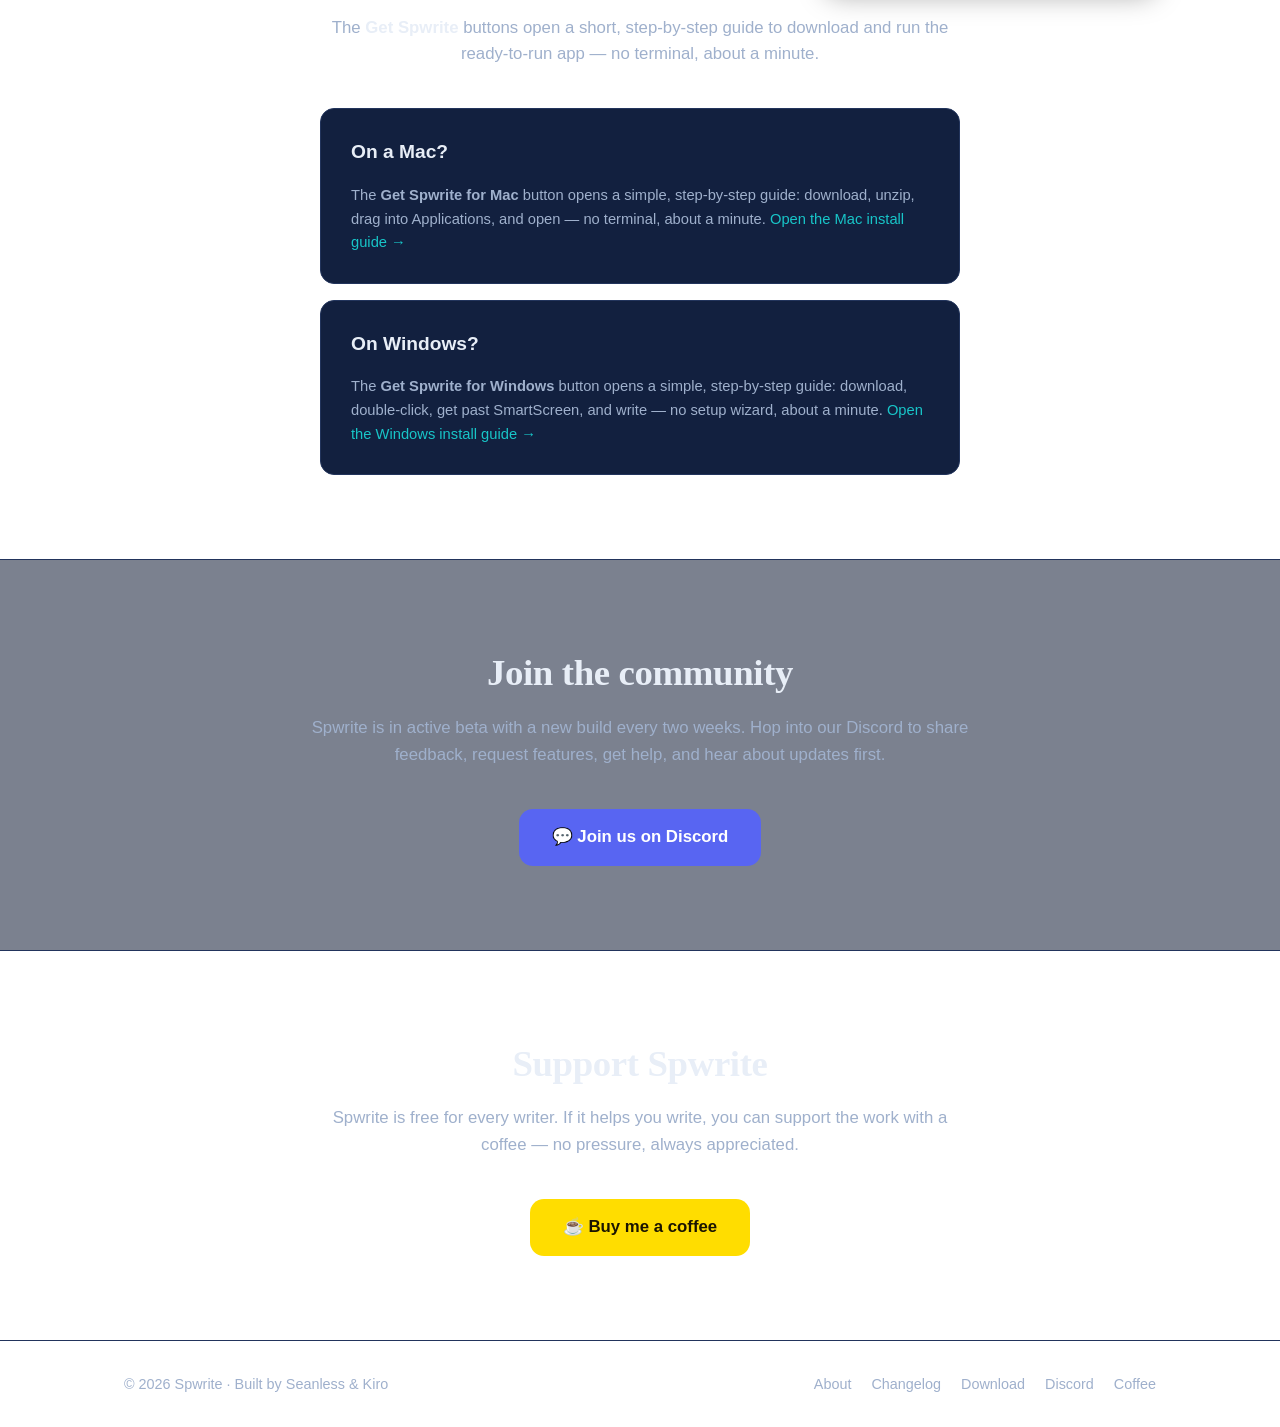
==== commit 6d073eda: "Publish Spwrite Beta v1.3.5 (downloads and release notes)" ====
--- a/index.html
+++ b/index.html
@@ -32,7 +32,7 @@
     <!-- Hero -->
     <section class="hero">
       <div class="container hero-inner">
-        <span class="badge">Free · Private · Works offline<span class="beta-tag" data-app-version>Beta v1.2.3</span></span>
+        <span class="badge">Free · Private · Works offline<span class="beta-tag" data-app-version>Beta v1.3.5</span></span>
         <h1>A calm place<br />for long work.</h1>
         <p class="lead">
           Spwrite is a calm writing app for long work — novels, scripts, essays,
@@ -134,7 +134,7 @@
     <!-- Download / Get it -->
     <section id="download" class="section">
       <div class="container">
-        <h2>Get Spwrite <span class="beta-tag" data-app-version>Beta v1.2.3</span></h2>
+        <h2>Get Spwrite <span class="beta-tag" data-app-version>Beta v1.3.5</span></h2>
         <p class="section-sub">
           Pick your computer and install Spwrite. Everything stays on your machine,
           and it works offline.
@@ -170,7 +170,7 @@
 
           <div class="dl-card" data-os="windows" data-release="windows">
             <div class="dl-os">Windows</div>
-            <p class="dl-desc">Windows 11 · ARM64</p>
+            <p class="dl-desc">Windows 10 and 11 · x64</p>
             <a class="btn btn-primary btn-block" href="windows.html">Get Spwrite for Windows</a>
             <div class="dl-meta"></div>
           </div>
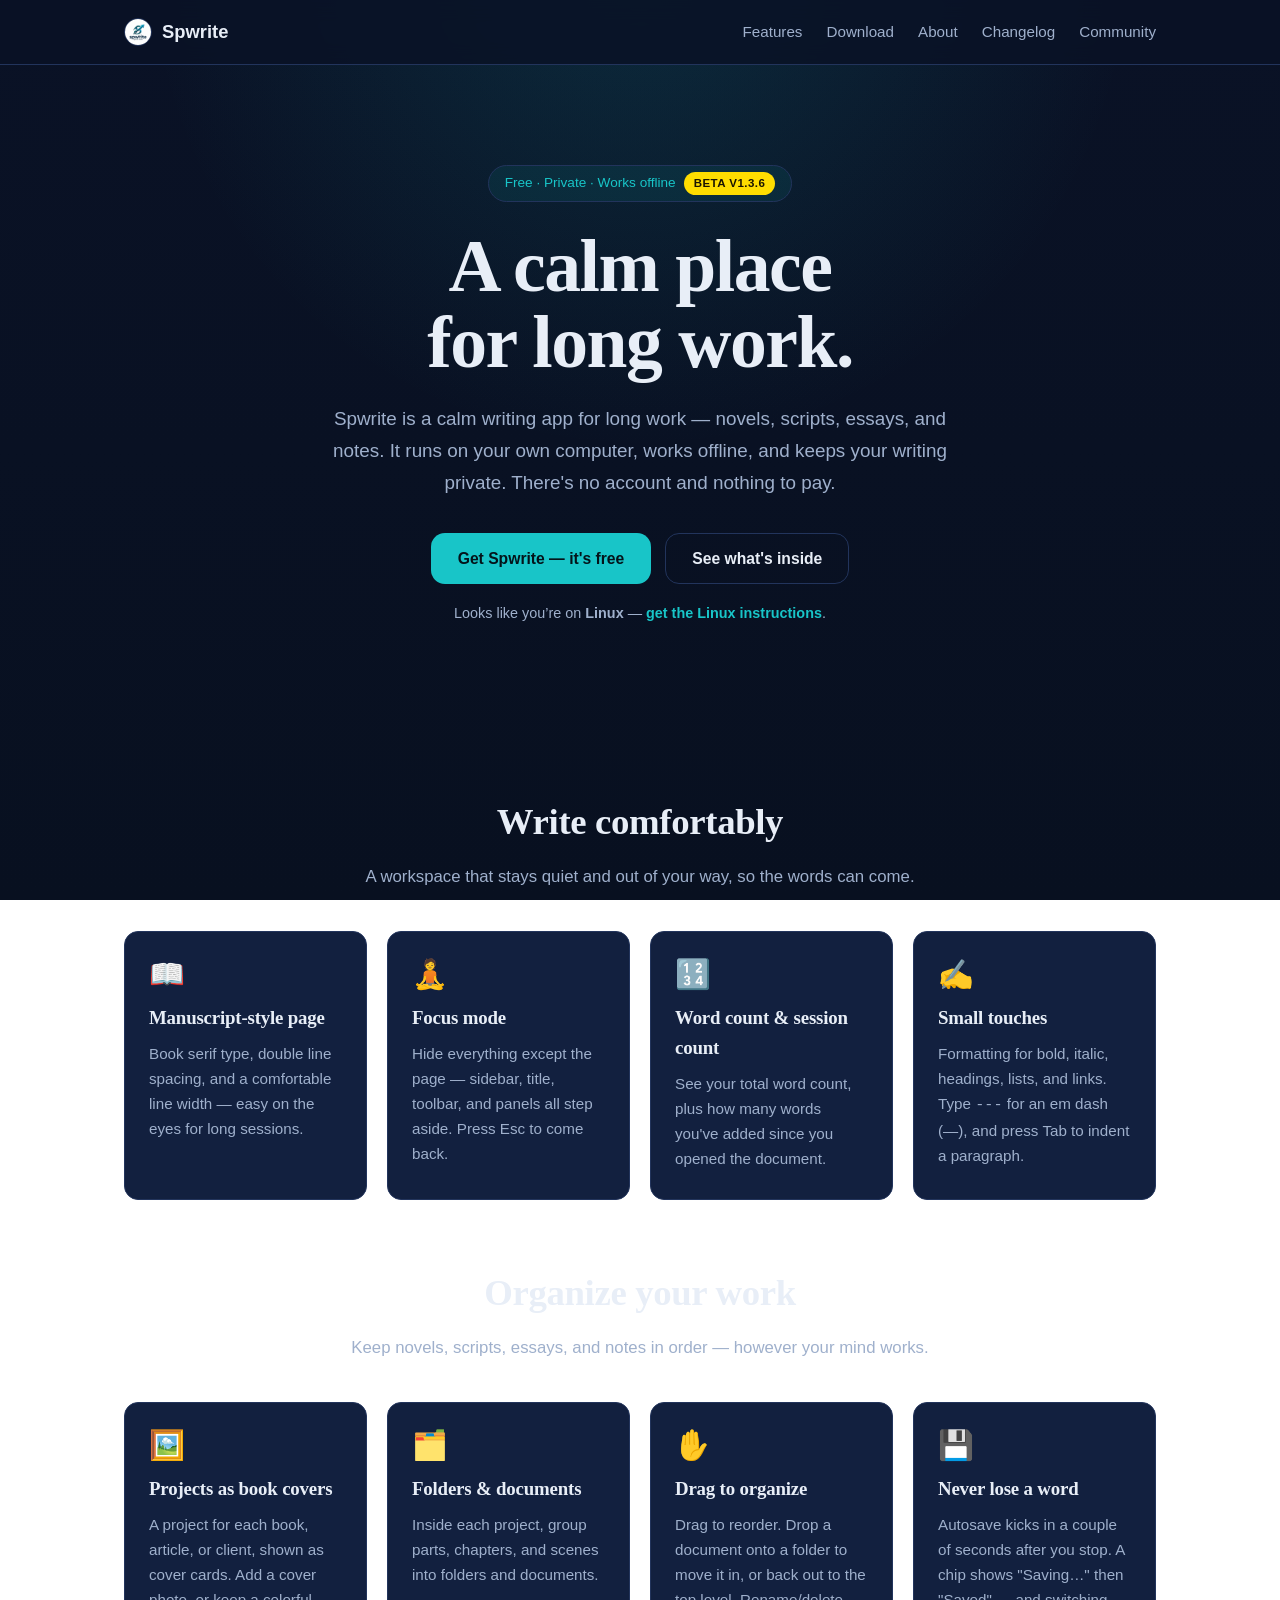
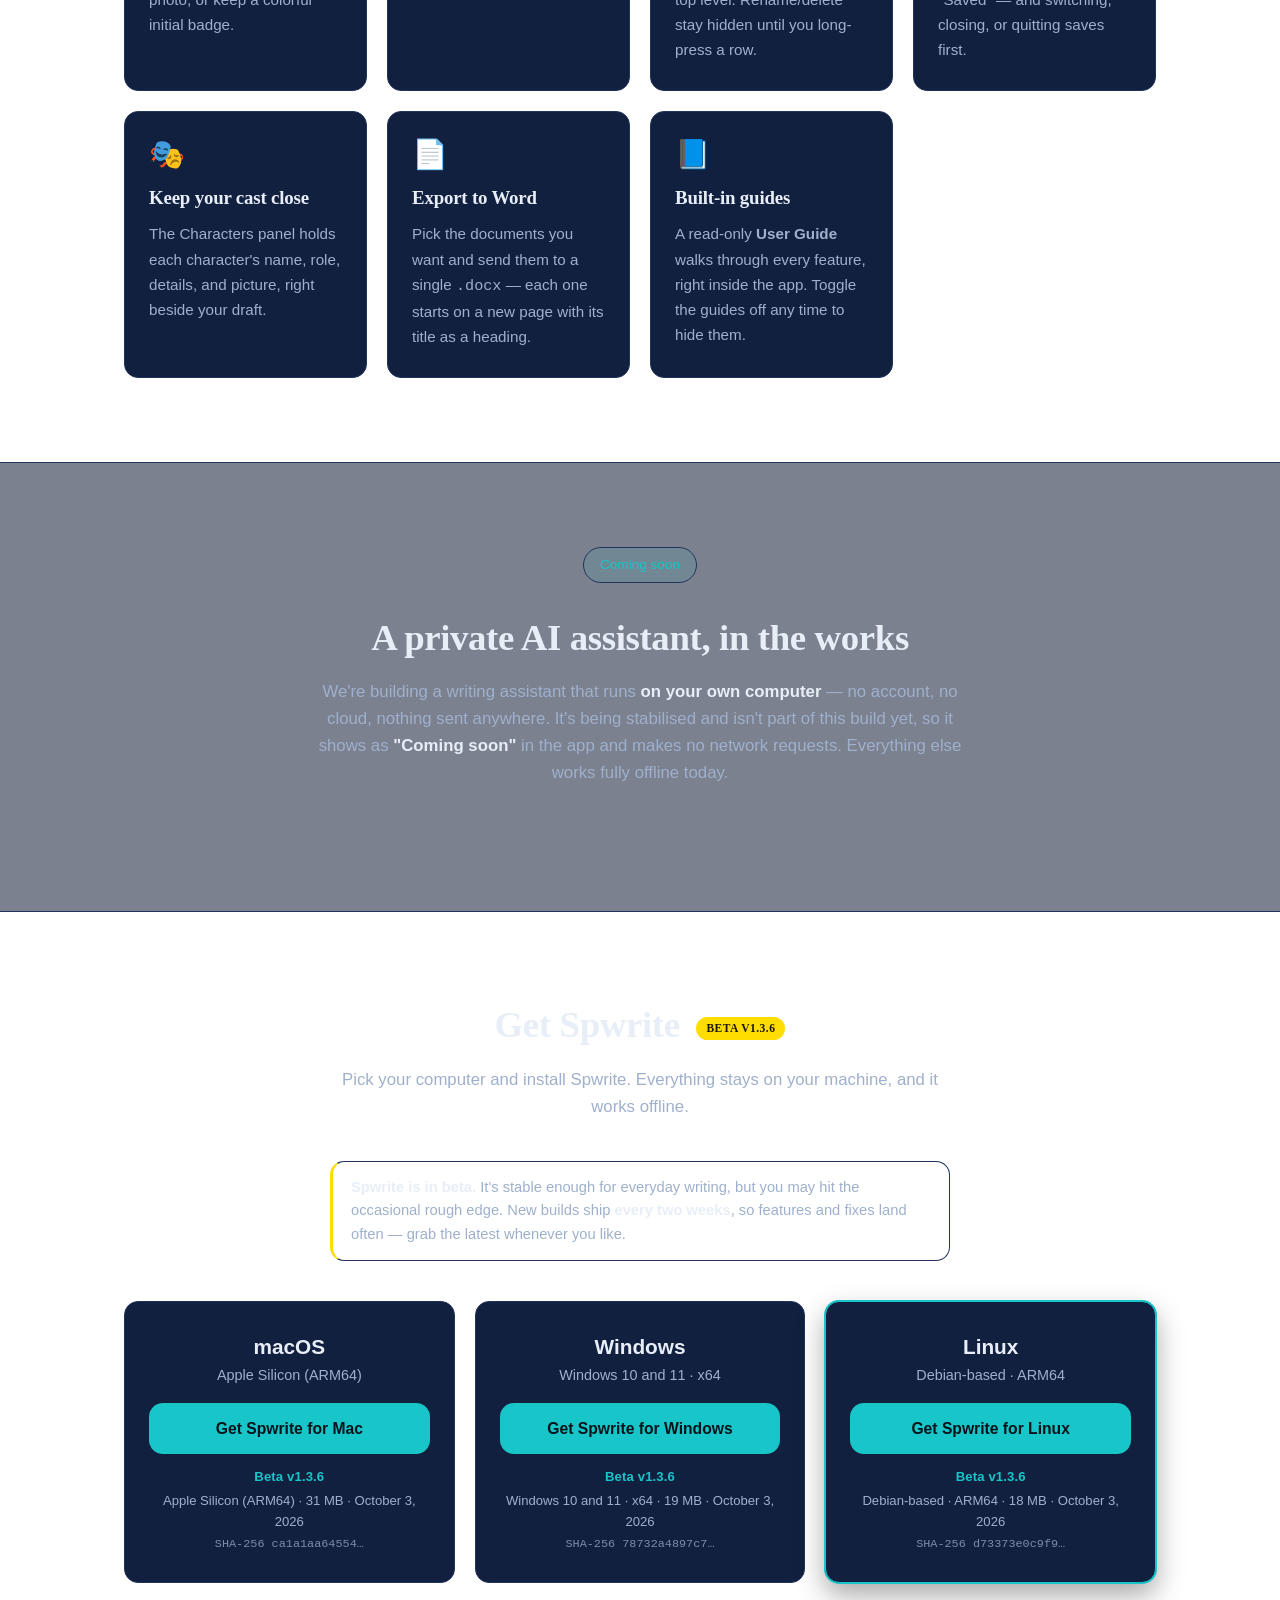
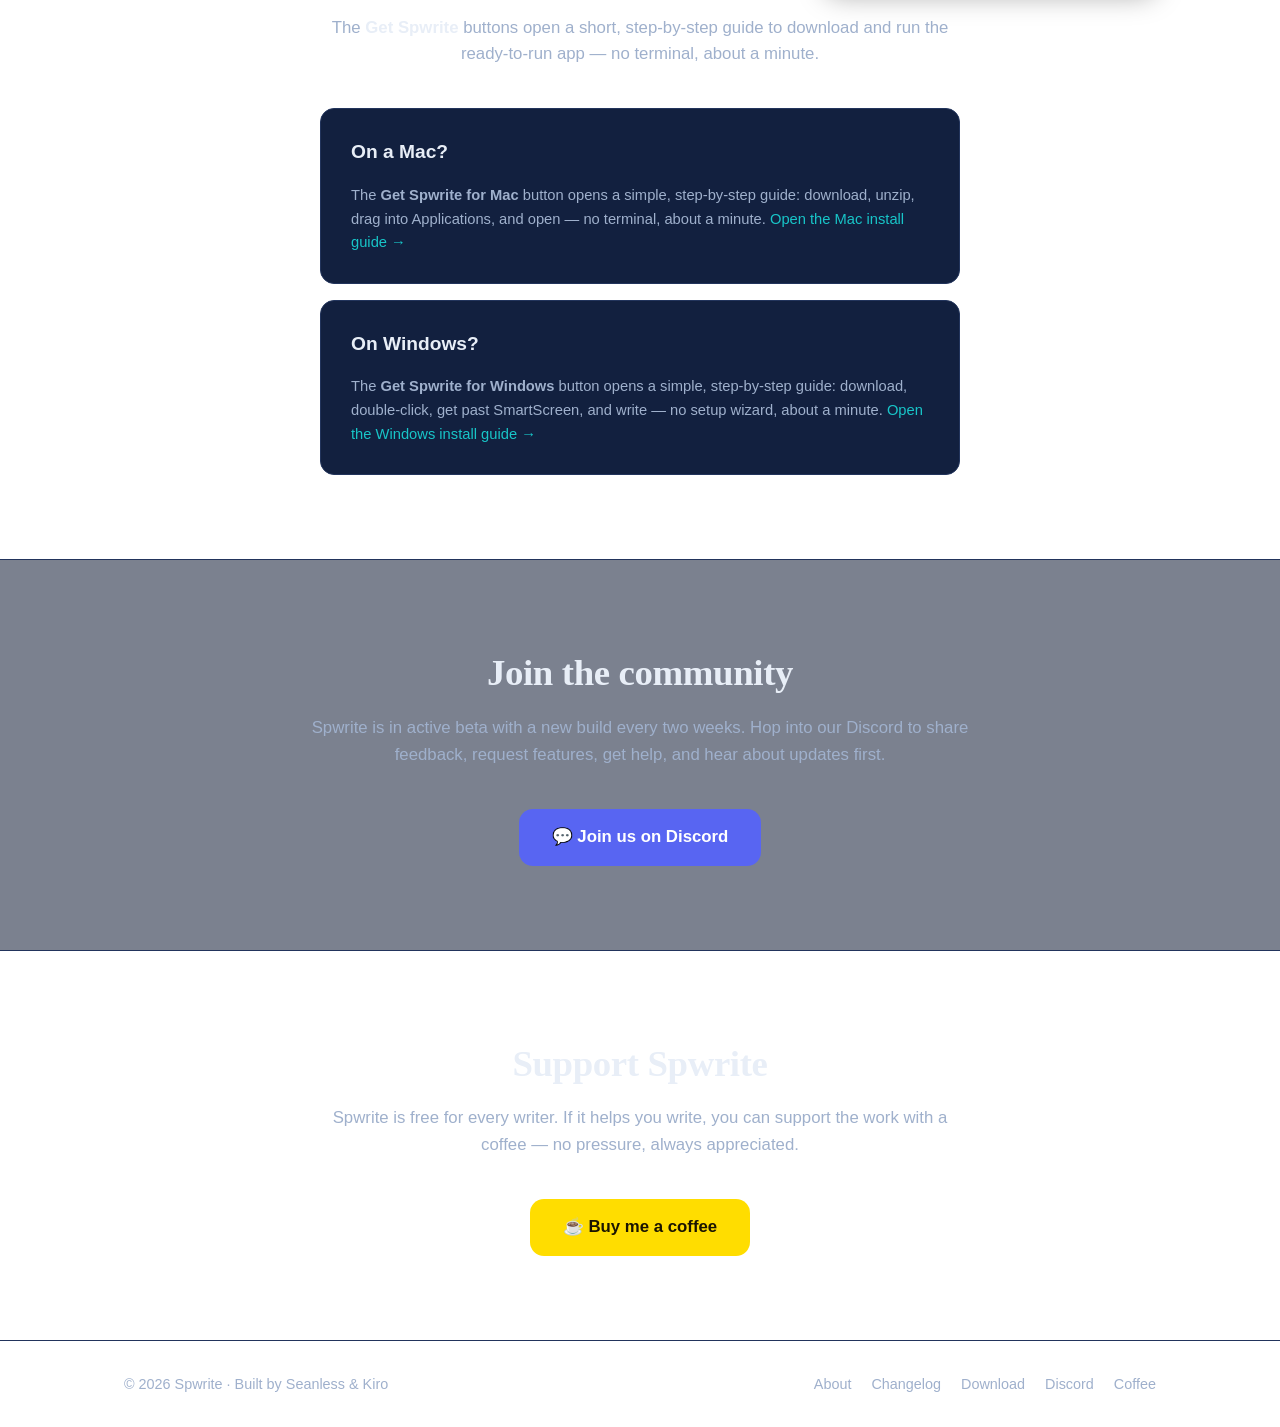
==== commit b7b57d74: "Publish Spwrite Beta v1.3.6 (downloads and release notes)" ====
--- a/index.html
+++ b/index.html
@@ -32,7 +32,7 @@
     <!-- Hero -->
     <section class="hero">
       <div class="container hero-inner">
-        <span class="badge">Free · Private · Works offline<span class="beta-tag" data-app-version>Beta v1.3.5</span></span>
+        <span class="badge">Free · Private · Works offline<span class="beta-tag" data-app-version>Beta v1.3.6</span></span>
         <h1>A calm place<br />for long work.</h1>
         <p class="lead">
           Spwrite is a calm writing app for long work — novels, scripts, essays,
@@ -134,7 +134,7 @@
     <!-- Download / Get it -->
     <section id="download" class="section">
       <div class="container">
-        <h2>Get Spwrite <span class="beta-tag" data-app-version>Beta v1.3.5</span></h2>
+        <h2>Get Spwrite <span class="beta-tag" data-app-version>Beta v1.3.6</span></h2>
         <p class="section-sub">
           Pick your computer and install Spwrite. Everything stays on your machine,
           and it works offline.
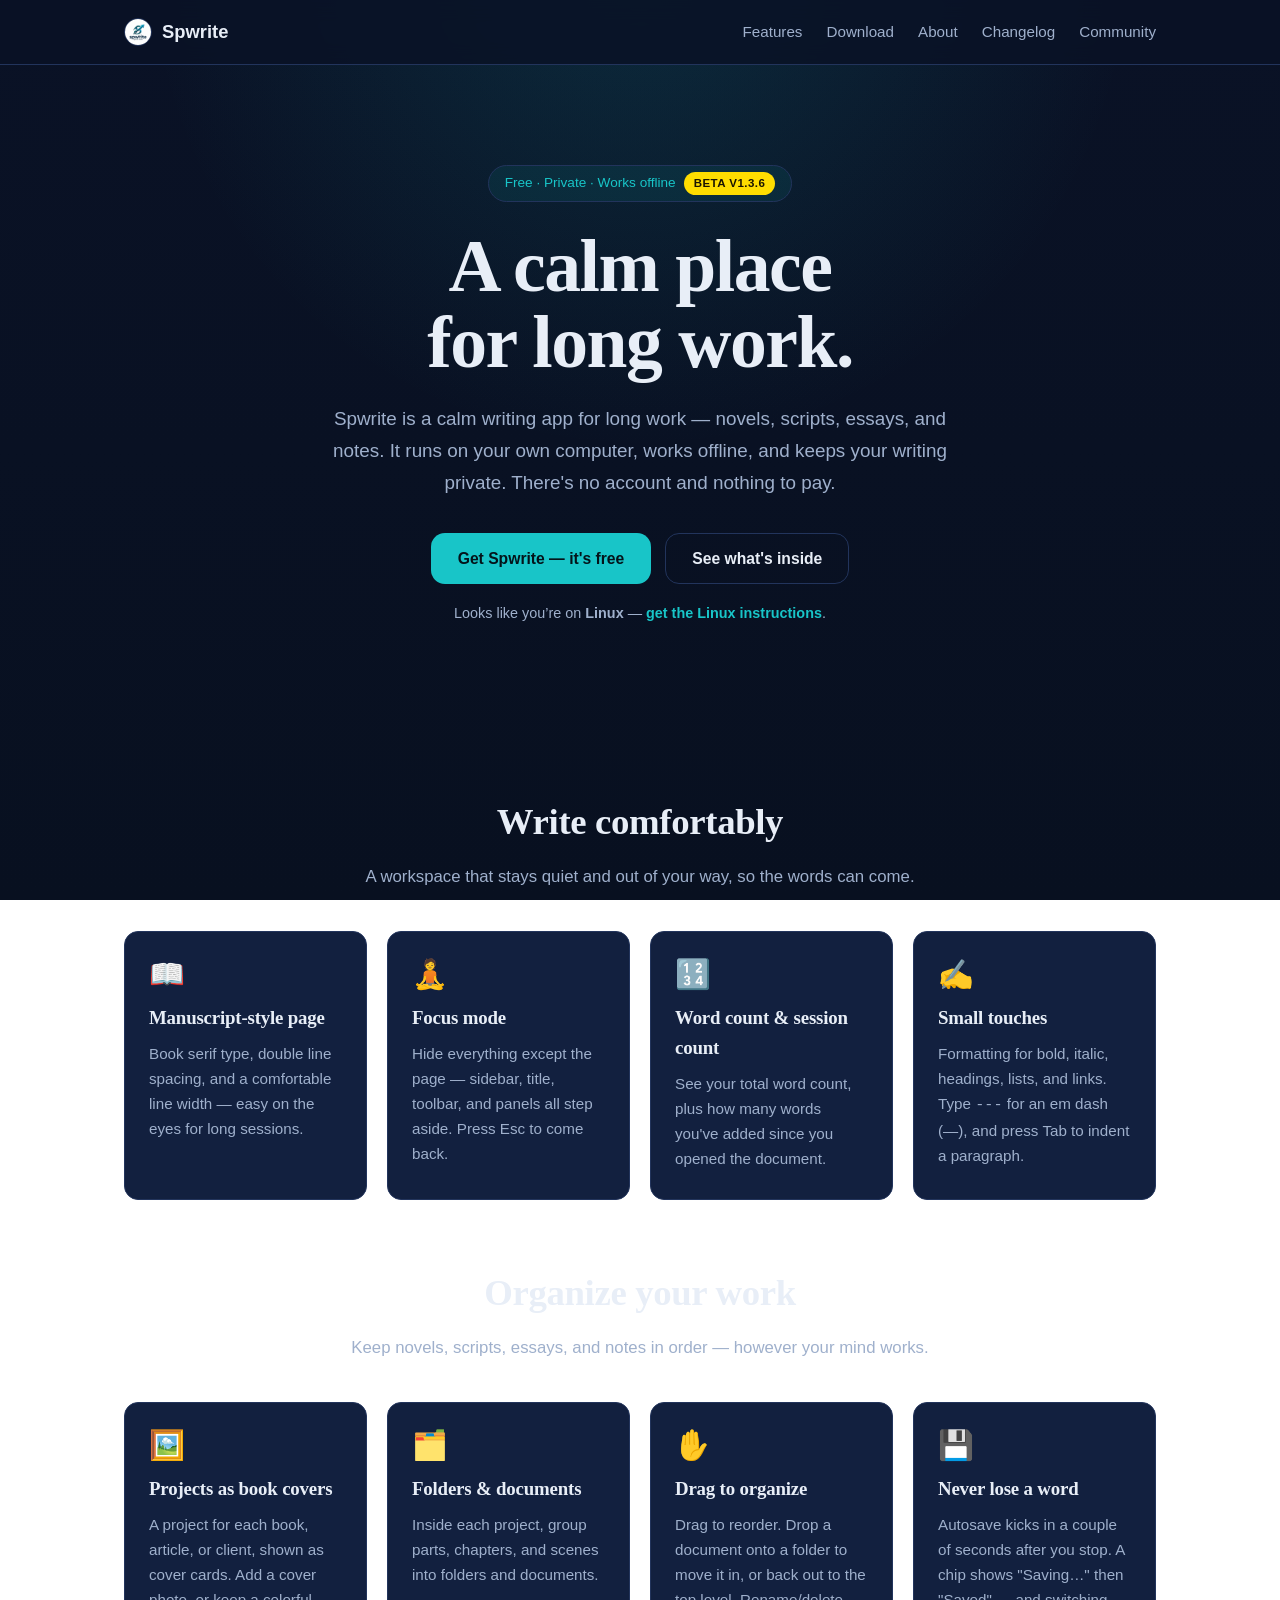
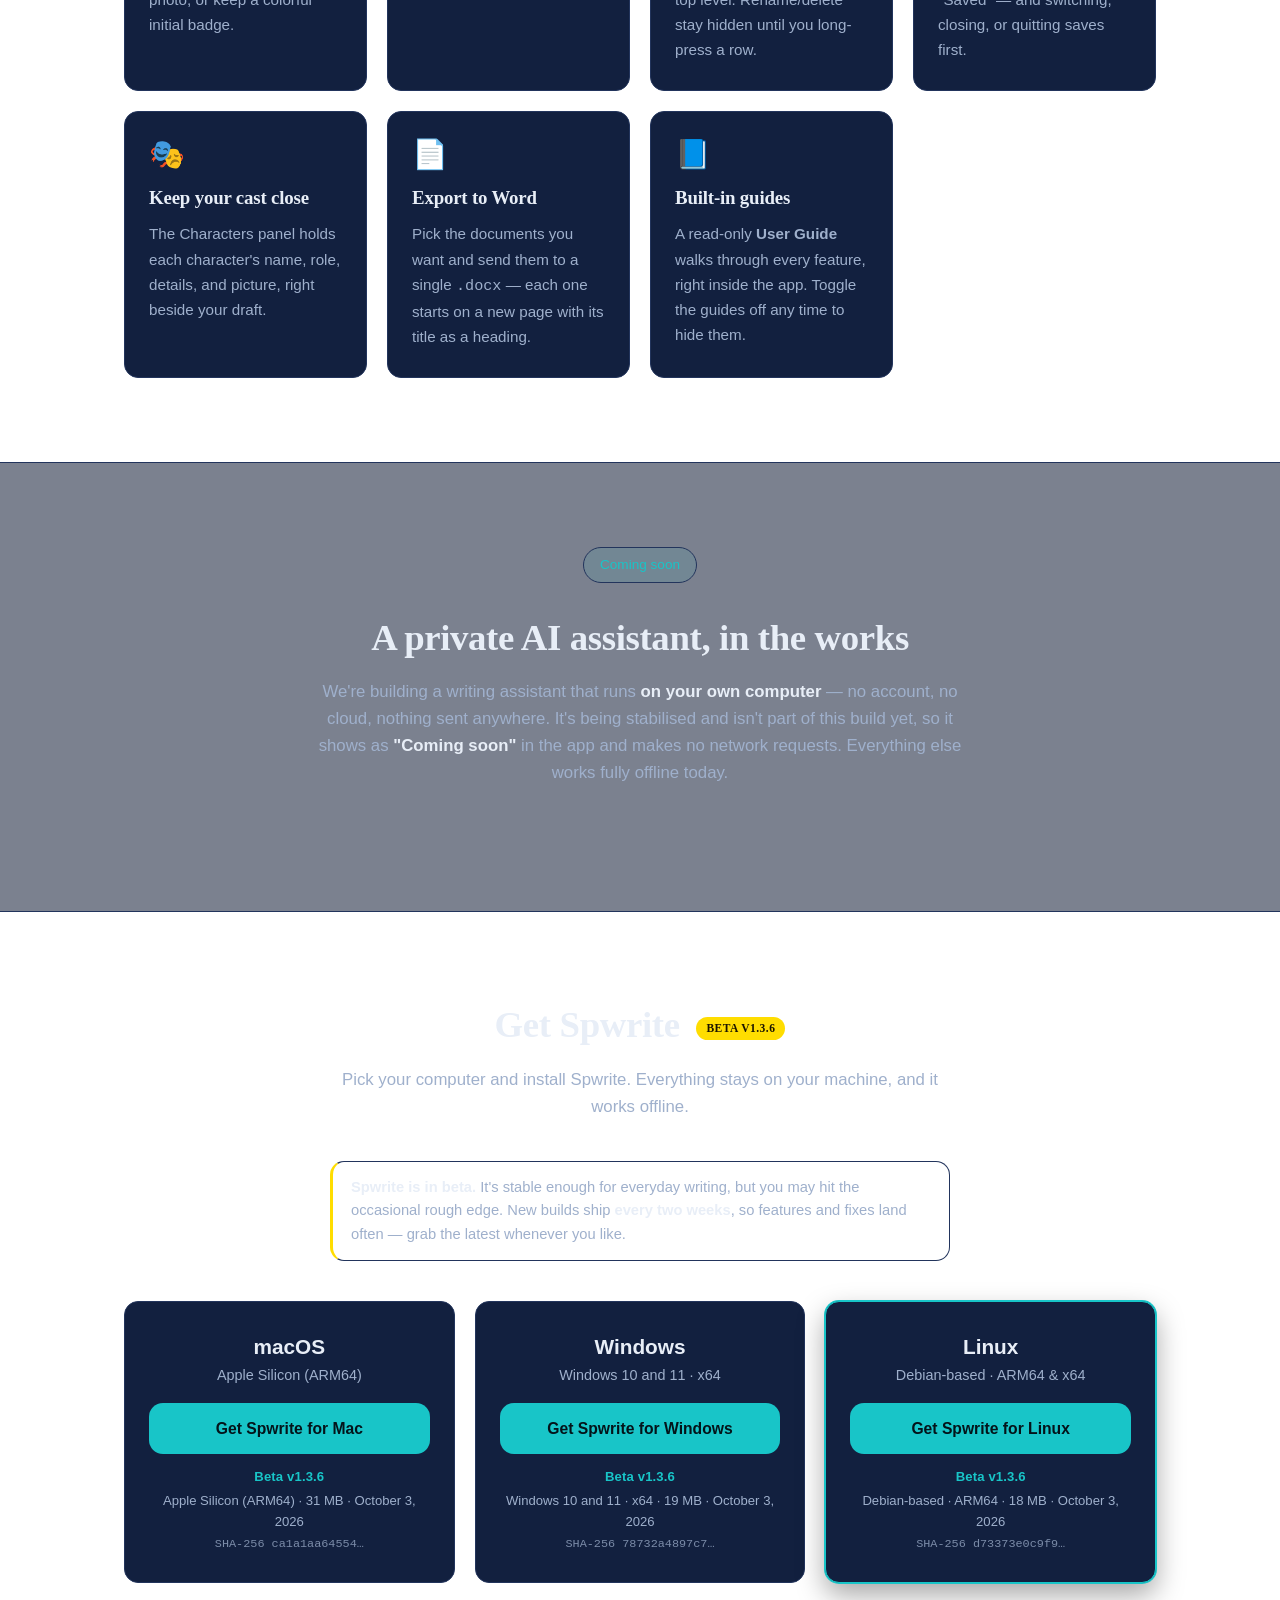
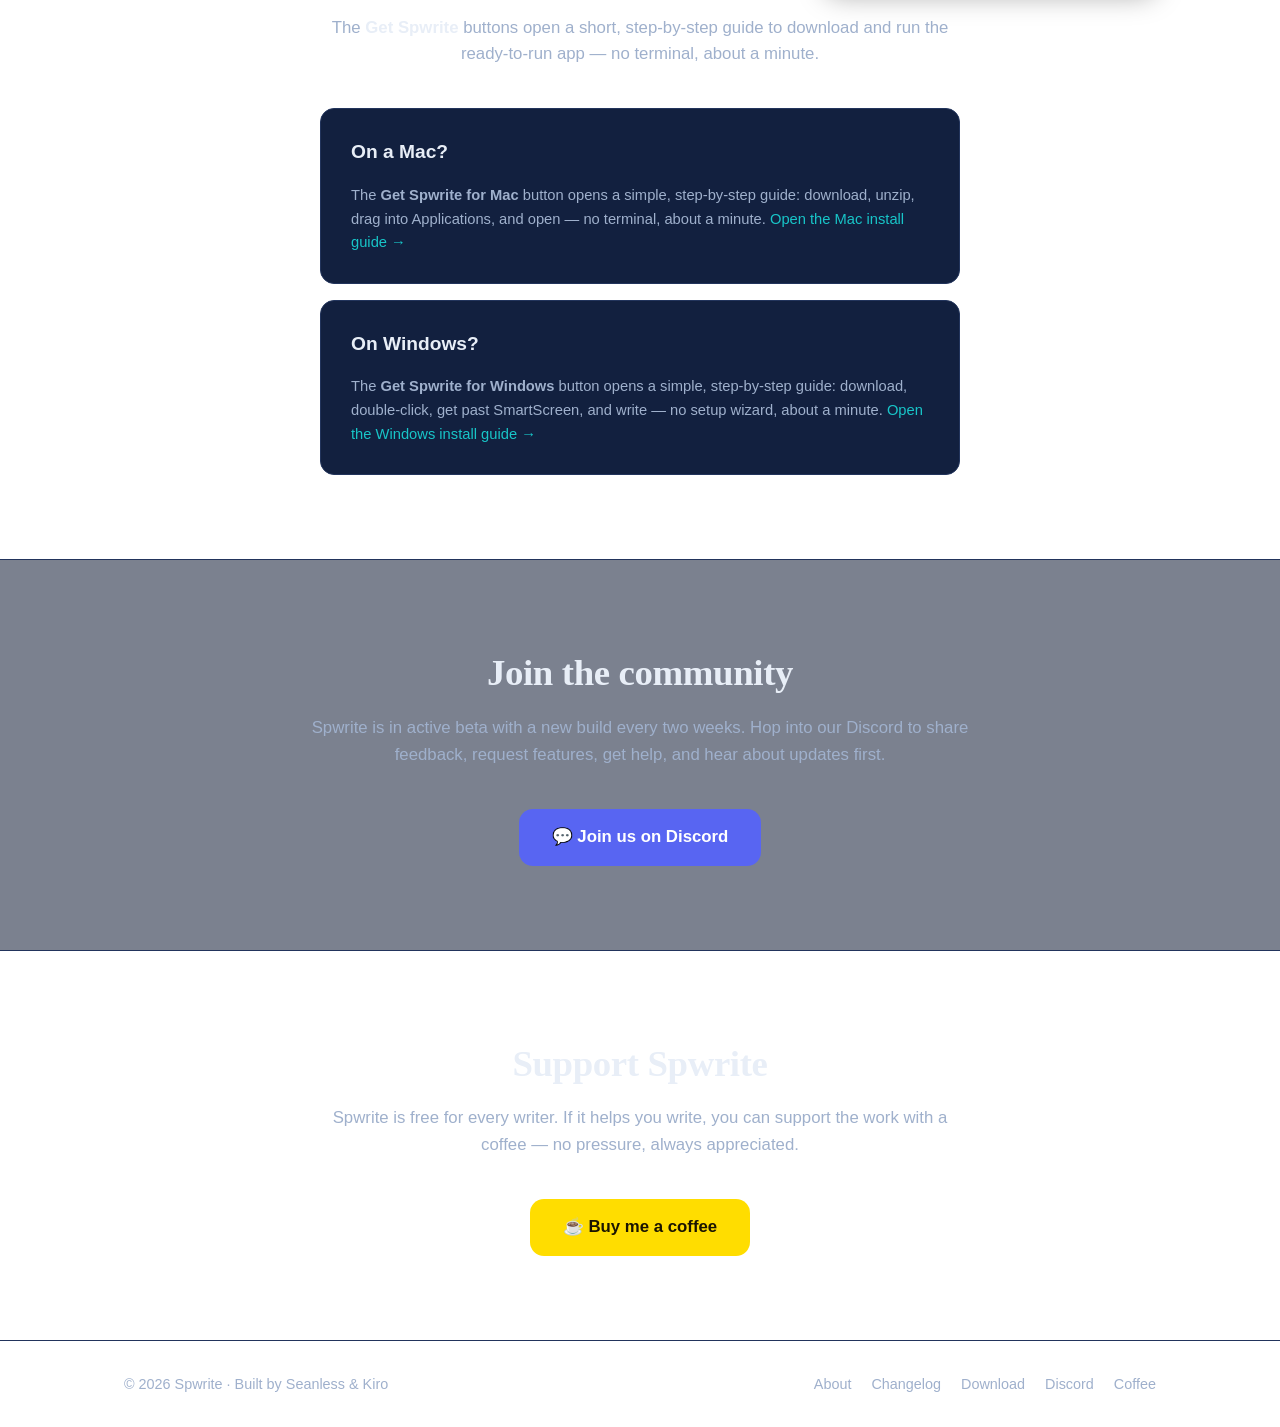
==== commit 14cd43b5: "Update the html files" ====
--- a/index.html
+++ b/index.html
@@ -177,7 +177,7 @@
 
           <div class="dl-card" data-os="linux" data-release="linux">
             <div class="dl-os">Linux</div>
-            <p class="dl-desc">Debian-based · ARM64</p>
+            <p class="dl-desc">Debian-based · ARM64 &amp; x64</p>
             <a class="btn btn-primary btn-block" href="linux.html">Get Spwrite for Linux</a>
             <div class="dl-meta"></div>
           </div>
